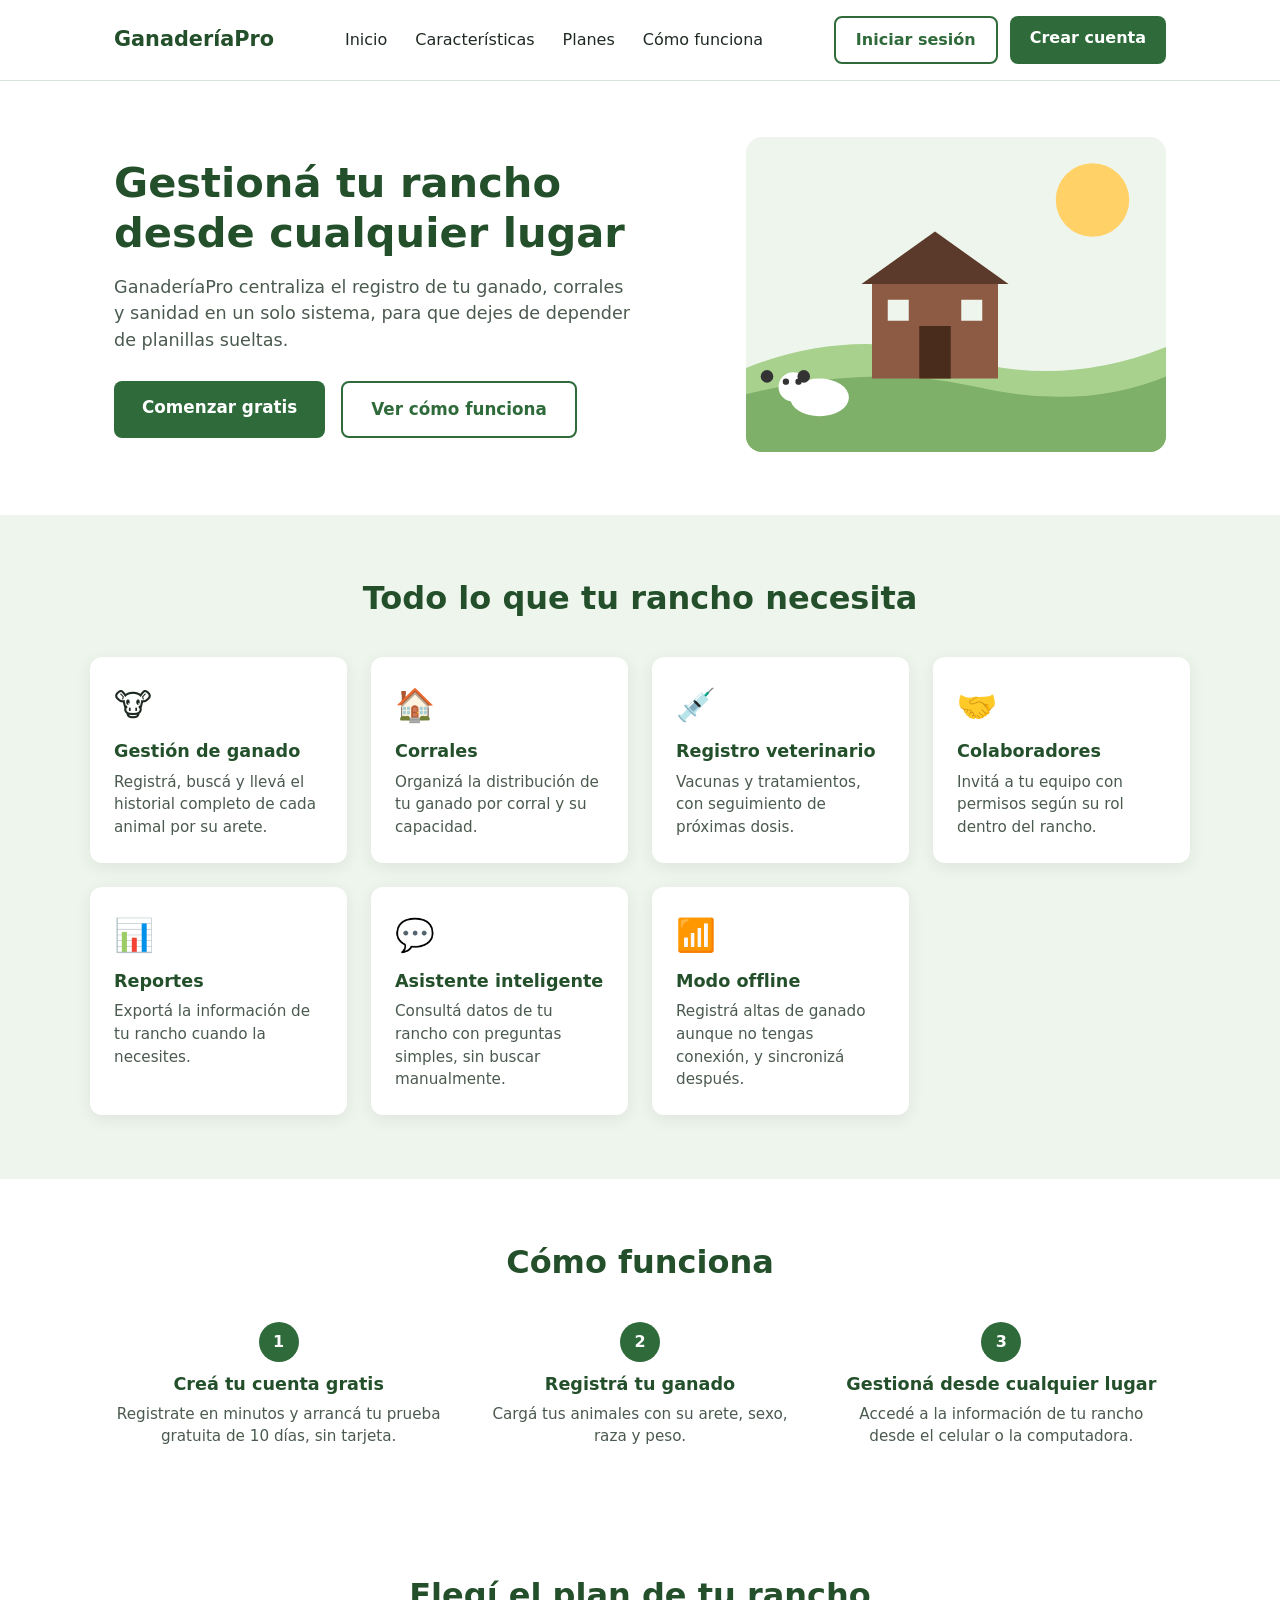
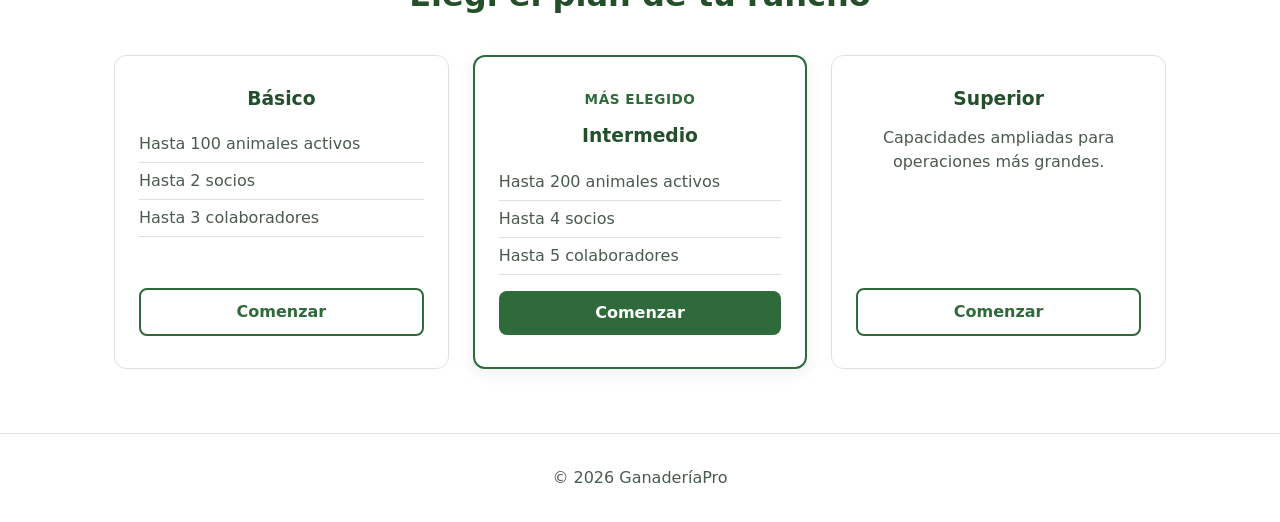
==== GanaderiaPro.SitioPublico/index.html @ 477abc00 "Agregar sitio publico (HU-01 a HU-06) GanaderiaPro.SitioPublico/: landing page de una sola pagina en" ====
<!DOCTYPE html>
<html lang="es">
<head>
  <meta charset="UTF-8" />
  <meta name="viewport" content="width=device-width, initial-scale=1.0" />
  <title>GanaderíaPro — Sistema de Gestión Integral de Ganado</title>
  <meta
    name="description"
    content="Gestioná el ganado, los corrales y la sanidad de tu rancho desde un solo lugar. Prueba gratuita de 10 días."
  />
  <link rel="stylesheet" href="css/estilos.css" />
</head>
<body>
  <header class="encabezado">
    <nav class="nav-contenedor">
      <a href="#inicio" class="logo">GanaderíaPro</a>

      <button class="menu-toggle" id="menuToggle" aria-label="Abrir menú" aria-expanded="false">
        <span></span><span></span><span></span>
      </button>

      <ul class="menu" id="menu">
        <li><a href="#inicio">Inicio</a></li>
        <li><a href="#caracteristicas">Características</a></li>
        <li><a href="#planes">Planes</a></li>
        <li><a href="#como-funciona">Cómo funciona</a></li>
        <li class="menu-solo-movil">
          <a href="#" data-ruta="/login">Iniciar sesión</a>
        </li>
        <li class="menu-solo-movil">
          <a href="#" class="boton boton-primario" data-ruta="/registro">Crear cuenta</a>
        </li>
      </ul>

      <div class="acciones-header">
        <a href="#" class="boton boton-secundario" data-ruta="/login">Iniciar sesión</a>
        <a href="#" class="boton boton-primario" data-ruta="/registro">Crear cuenta</a>
      </div>
    </nav>
  </header>

  <main>
    <section id="inicio" class="hero">
      <div class="hero-contenido">
        <h1>Gestioná tu rancho desde cualquier lugar</h1>
        <p class="hero-subtitulo">
          GanaderíaPro centraliza el registro de tu ganado, corrales y sanidad en un solo sistema,
          para que dejes de depender de planillas sueltas.
        </p>
        <div class="hero-botones">
          <a href="#" class="boton boton-primario boton-grande" data-ruta="/registro">Comenzar gratis</a>
          <a href="#como-funciona" class="boton boton-secundario boton-grande">Ver cómo funciona</a>
        </div>
      </div>
      <div class="hero-imagen" aria-hidden="true">
        <svg viewBox="0 0 400 300" xmlns="http://www.w3.org/2000/svg" role="img" aria-label="Ilustración de un rancho">
          <rect width="400" height="300" fill="#eef5ec" />
          <circle cx="330" cy="60" r="35" fill="#ffd166" />
          <path d="M0 220 Q100 180 200 210 T400 200 V300 H0 Z" fill="#a9d18e" />
          <path d="M0 245 Q120 215 220 238 T400 228 V300 H0 Z" fill="#7fb069" />
          <rect x="120" y="140" width="120" height="90" fill="#8d5a44" />
          <polygon points="110,140 180,90 250,140" fill="#5c3a2b" />
          <rect x="165" y="180" width="30" height="50" fill="#4a2c1d" />
          <rect x="135" y="155" width="20" height="20" fill="#eef5ec" />
          <rect x="205" y="155" width="20" height="20" fill="#eef5ec" />
          <ellipse cx="70" cy="248" rx="28" ry="18" fill="#ffffff" />
          <circle cx="45" cy="238" r="14" fill="#ffffff" />
          <circle cx="38" cy="233" r="3" fill="#333333" />
          <circle cx="50" cy="233" r="3" fill="#333333" />
          <circle cx="20" cy="228" r="6" fill="#333333" />
          <circle cx="55" cy="228" r="6" fill="#333333" />
        </svg>
      </div>
    </section>

    <section id="caracteristicas" class="caracteristicas">
      <h2>Todo lo que tu rancho necesita</h2>
      <div class="tarjetas">
        <article class="tarjeta">
          <span class="icono" aria-hidden="true">🐮</span>
          <h3>Gestión de ganado</h3>
          <p>Registrá, buscá y llevá el historial completo de cada animal por su arete.</p>
        </article>
        <article class="tarjeta">
          <span class="icono" aria-hidden="true">🏠</span>
          <h3>Corrales</h3>
          <p>Organizá la distribución de tu ganado por corral y su capacidad.</p>
        </article>
        <article class="tarjeta">
          <span class="icono" aria-hidden="true">💉</span>
          <h3>Registro veterinario</h3>
          <p>Vacunas y tratamientos, con seguimiento de próximas dosis.</p>
        </article>
        <article class="tarjeta">
          <span class="icono" aria-hidden="true">🤝</span>
          <h3>Colaboradores</h3>
          <p>Invitá a tu equipo con permisos según su rol dentro del rancho.</p>
        </article>
        <article class="tarjeta">
          <span class="icono" aria-hidden="true">📊</span>
          <h3>Reportes</h3>
          <p>Exportá la información de tu rancho cuando la necesites.</p>
        </article>
        <article class="tarjeta">
          <span class="icono" aria-hidden="true">💬</span>
          <h3>Asistente inteligente</h3>
          <p>Consultá datos de tu rancho con preguntas simples, sin buscar manualmente.</p>
        </article>
        <article class="tarjeta">
          <span class="icono" aria-hidden="true">📶</span>
          <h3>Modo offline</h3>
          <p>Registrá altas de ganado aunque no tengas conexión, y sincronizá después.</p>
        </article>
      </div>
    </section>

    <section id="como-funciona" class="como-funciona">
      <h2>Cómo funciona</h2>
      <ol class="pasos">
        <li>
          <span class="numero">1</span>
          <h3>Creá tu cuenta gratis</h3>
          <p>Registrate en minutos y arrancá tu prueba gratuita de 10 días, sin tarjeta.</p>
        </li>
        <li>
          <span class="numero">2</span>
          <h3>Registrá tu ganado</h3>
          <p>Cargá tus animales con su arete, sexo, raza y peso.</p>
        </li>
        <li>
          <span class="numero">3</span>
          <h3>Gestioná desde cualquier lugar</h3>
          <p>Accedé a la información de tu rancho desde el celular o la computadora.</p>
        </li>
      </ol>
    </section>

    <section id="planes" class="planes">
      <h2>Elegí el plan de tu rancho</h2>
      <div class="tarjetas-planes">
        <article class="tarjeta-plan">
          <h3>Básico</h3>
          <ul class="lista-plan">
            <li>Hasta 100 animales activos</li>
            <li>Hasta 2 socios</li>
            <li>Hasta 3 colaboradores</li>
          </ul>
          <a href="#" class="boton boton-secundario" data-ruta="/registro?plan=Basico">Comenzar</a>
        </article>
        <article class="tarjeta-plan tarjeta-destacada">
          <p class="etiqueta-destacada">Más elegido</p>
          <h3>Intermedio</h3>
          <ul class="lista-plan">
            <li>Hasta 200 animales activos</li>
            <li>Hasta 4 socios</li>
            <li>Hasta 5 colaboradores</li>
          </ul>
          <a href="#" class="boton boton-primario" data-ruta="/registro?plan=Intermedio">Comenzar</a>
        </article>
        <article class="tarjeta-plan">
          <h3>Superior</h3>
          <p class="plan-nota">Capacidades ampliadas para operaciones más grandes.</p>
          <a href="#" class="boton boton-secundario" data-ruta="/registro?plan=Superior">Comenzar</a>
        </article>
      </div>
    </section>
  </main>

  <footer class="pie">
    <p>&copy; 2026 GanaderíaPro</p>
  </footer>

  <script src="js/script.js"></script>
</body>
</html>
---- GanaderiaPro.SitioPublico/css/estilos.css ----
:root {
  --verde-primario: #2f6b3a;
  --verde-oscuro: #234f2a;
  --verde-claro: #eef5ec;
  --texto-principal: #1f2a22;
  --texto-secundario: #4b5a4f;
  --blanco: #ffffff;
  --borde: #d9e3da;
  --sombra: 0 4px 16px rgba(31, 42, 34, 0.08);
}

* {
  box-sizing: border-box;
  margin: 0;
  padding: 0;
}

html {
  scroll-behavior: smooth;
}

body {
  font-family: "Segoe UI", system-ui, -apple-system, sans-serif;
  color: var(--texto-principal);
  line-height: 1.5;
  background: var(--blanco);
}

section {
  scroll-margin-top: 72px;
  padding: 64px 24px;
  max-width: 1100px;
  margin: 0 auto;
}

h1,
h2,
h3 {
  color: var(--verde-oscuro);
  line-height: 1.2;
}

h2 {
  font-size: 2rem;
  text-align: center;
  margin-bottom: 40px;
}

.boton {
  display: inline-block;
  padding: 10px 20px;
  border-radius: 8px;
  text-decoration: none;
  font-weight: 600;
  transition: transform 0.15s ease, box-shadow 0.15s ease;
}

.boton:hover {
  transform: translateY(-1px);
  box-shadow: var(--sombra);
}

.boton-primario {
  background: var(--verde-primario);
  color: var(--blanco);
}

.boton-secundario {
  background: transparent;
  color: var(--verde-primario);
  border: 2px solid var(--verde-primario);
}

.boton-grande {
  padding: 14px 28px;
  font-size: 1.05rem;
}

/* Encabezado */

.encabezado {
  position: sticky;
  top: 0;
  z-index: 10;
  background: var(--blanco);
  border-bottom: 1px solid var(--borde);
}

.nav-contenedor {
  max-width: 1100px;
  margin: 0 auto;
  padding: 16px 24px;
  display: flex;
  align-items: center;
  justify-content: space-between;
  gap: 16px;
}

.logo {
  font-size: 1.3rem;
  font-weight: 700;
  color: var(--verde-oscuro);
  text-decoration: none;
}

.menu {
  list-style: none;
  display: flex;
  gap: 28px;
  align-items: center;
}

.menu a {
  text-decoration: none;
  color: var(--texto-principal);
  font-weight: 500;
}

.menu a:hover {
  color: var(--verde-primario);
}

.acciones-header {
  display: flex;
  gap: 12px;
}

.menu-solo-movil {
  display: none;
}

.menu-toggle {
  display: none;
  flex-direction: column;
  justify-content: space-between;
  width: 26px;
  height: 20px;
  background: none;
  border: none;
  cursor: pointer;
  padding: 0;
}

.menu-toggle span {
  display: block;
  height: 3px;
  width: 100%;
  background: var(--verde-oscuro);
  border-radius: 2px;
}

/* Hero */

.hero {
  display: flex;
  align-items: center;
  gap: 48px;
  padding-top: 56px;
  padding-bottom: 56px;
}

.hero-contenido {
  flex: 1;
}

.hero h1 {
  font-size: 2.6rem;
  margin-bottom: 16px;
}

.hero-subtitulo {
  font-size: 1.1rem;
  color: var(--texto-secundario);
  margin-bottom: 28px;
  max-width: 520px;
}

.hero-botones {
  display: flex;
  gap: 16px;
  flex-wrap: wrap;
}

.hero-imagen {
  flex: 1;
  max-width: 420px;
}

.hero-imagen svg {
  width: 100%;
  height: auto;
  border-radius: 16px;
}

/* Características */

.caracteristicas {
  background: var(--verde-claro);
  max-width: none;
}

.caracteristicas > * {
  max-width: 1100px;
  margin-left: auto;
  margin-right: auto;
}

.tarjetas {
  display: grid;
  grid-template-columns: repeat(auto-fit, minmax(220px, 1fr));
  gap: 24px;
}

.tarjeta {
  background: var(--blanco);
  border-radius: 12px;
  padding: 24px;
  box-shadow: var(--sombra);
}

.icono {
  font-size: 2rem;
  display: block;
  margin-bottom: 12px;
}

.tarjeta h3 {
  font-size: 1.1rem;
  margin-bottom: 8px;
}

.tarjeta p {
  color: var(--texto-secundario);
  font-size: 0.95rem;
}

/* Cómo funciona */

.pasos {
  list-style: none;
  display: grid;
  grid-template-columns: repeat(auto-fit, minmax(220px, 1fr));
  gap: 32px;
  text-align: center;
}

.numero {
  display: inline-flex;
  align-items: center;
  justify-content: center;
  width: 40px;
  height: 40px;
  border-radius: 50%;
  background: var(--verde-primario);
  color: var(--blanco);
  font-weight: 700;
  margin-bottom: 12px;
}

.pasos h3 {
  font-size: 1.1rem;
  margin-bottom: 8px;
}

.pasos p {
  color: var(--texto-secundario);
  font-size: 0.95rem;
}

/* Planes */

.tarjetas-planes {
  display: grid;
  grid-template-columns: repeat(auto-fit, minmax(240px, 1fr));
  gap: 24px;
  align-items: stretch;
}

.tarjeta-plan {
  border: 1px solid var(--borde);
  border-radius: 12px;
  padding: 32px 24px;
  display: flex;
  flex-direction: column;
  gap: 16px;
  text-align: center;
}

.tarjeta-destacada {
  border-color: var(--verde-primario);
  border-width: 2px;
  box-shadow: var(--sombra);
}

.etiqueta-destacada {
  color: var(--verde-primario);
  font-weight: 700;
  font-size: 0.85rem;
  text-transform: uppercase;
  letter-spacing: 0.04em;
}

.lista-plan {
  list-style: none;
  color: var(--texto-secundario);
  text-align: left;
}

.lista-plan li {
  padding: 6px 0;
  border-bottom: 1px solid var(--borde);
}

.plan-nota {
  color: var(--texto-secundario);
  flex-grow: 1;
}

.tarjeta-plan .boton {
  margin-top: auto;
}

/* Pie */

.pie {
  text-align: center;
  padding: 32px 24px;
  color: var(--texto-secundario);
  border-top: 1px solid var(--borde);
}

/* Responsive */

@media (max-width: 860px) {
  .hero {
    flex-direction: column;
    text-align: center;
  }

  .hero-subtitulo {
    max-width: none;
  }

  .hero-botones {
    justify-content: center;
  }
}

@media (max-width: 720px) {
  .menu-toggle {
    display: flex;
  }

  .acciones-header {
    display: none;
  }

  .menu {
    position: absolute;
    top: 100%;
    left: 0;
    right: 0;
    background: var(--blanco);
    flex-direction: column;
    align-items: flex-start;
    gap: 0;
    max-height: 0;
    overflow: hidden;
    border-bottom: 1px solid var(--borde);
    transition: max-height 0.2s ease;
  }

  .menu.menu-abierto {
    max-height: 400px;
  }

  .menu li {
    width: 100%;
  }

  .menu a {
    display: block;
    padding: 14px 24px;
    width: 100%;
  }

  .menu-solo-movil {
    display: block;
  }
}
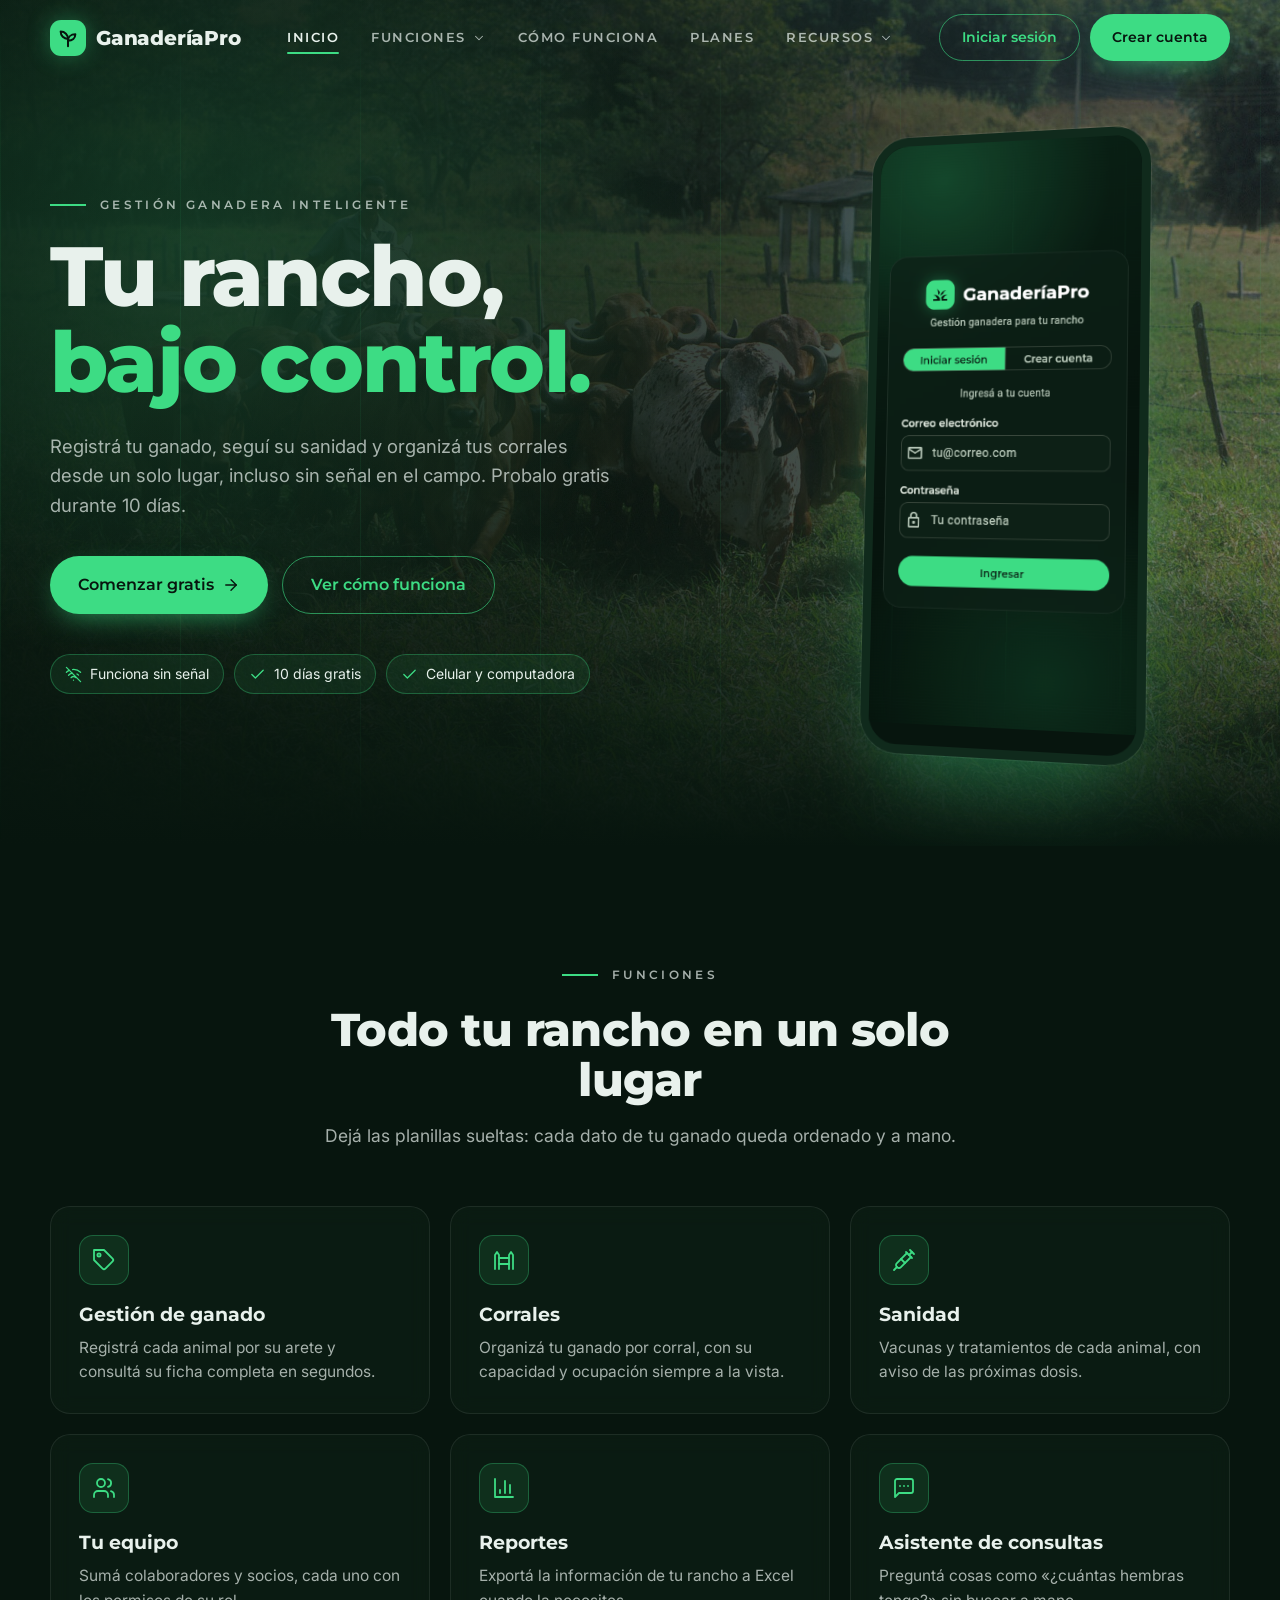
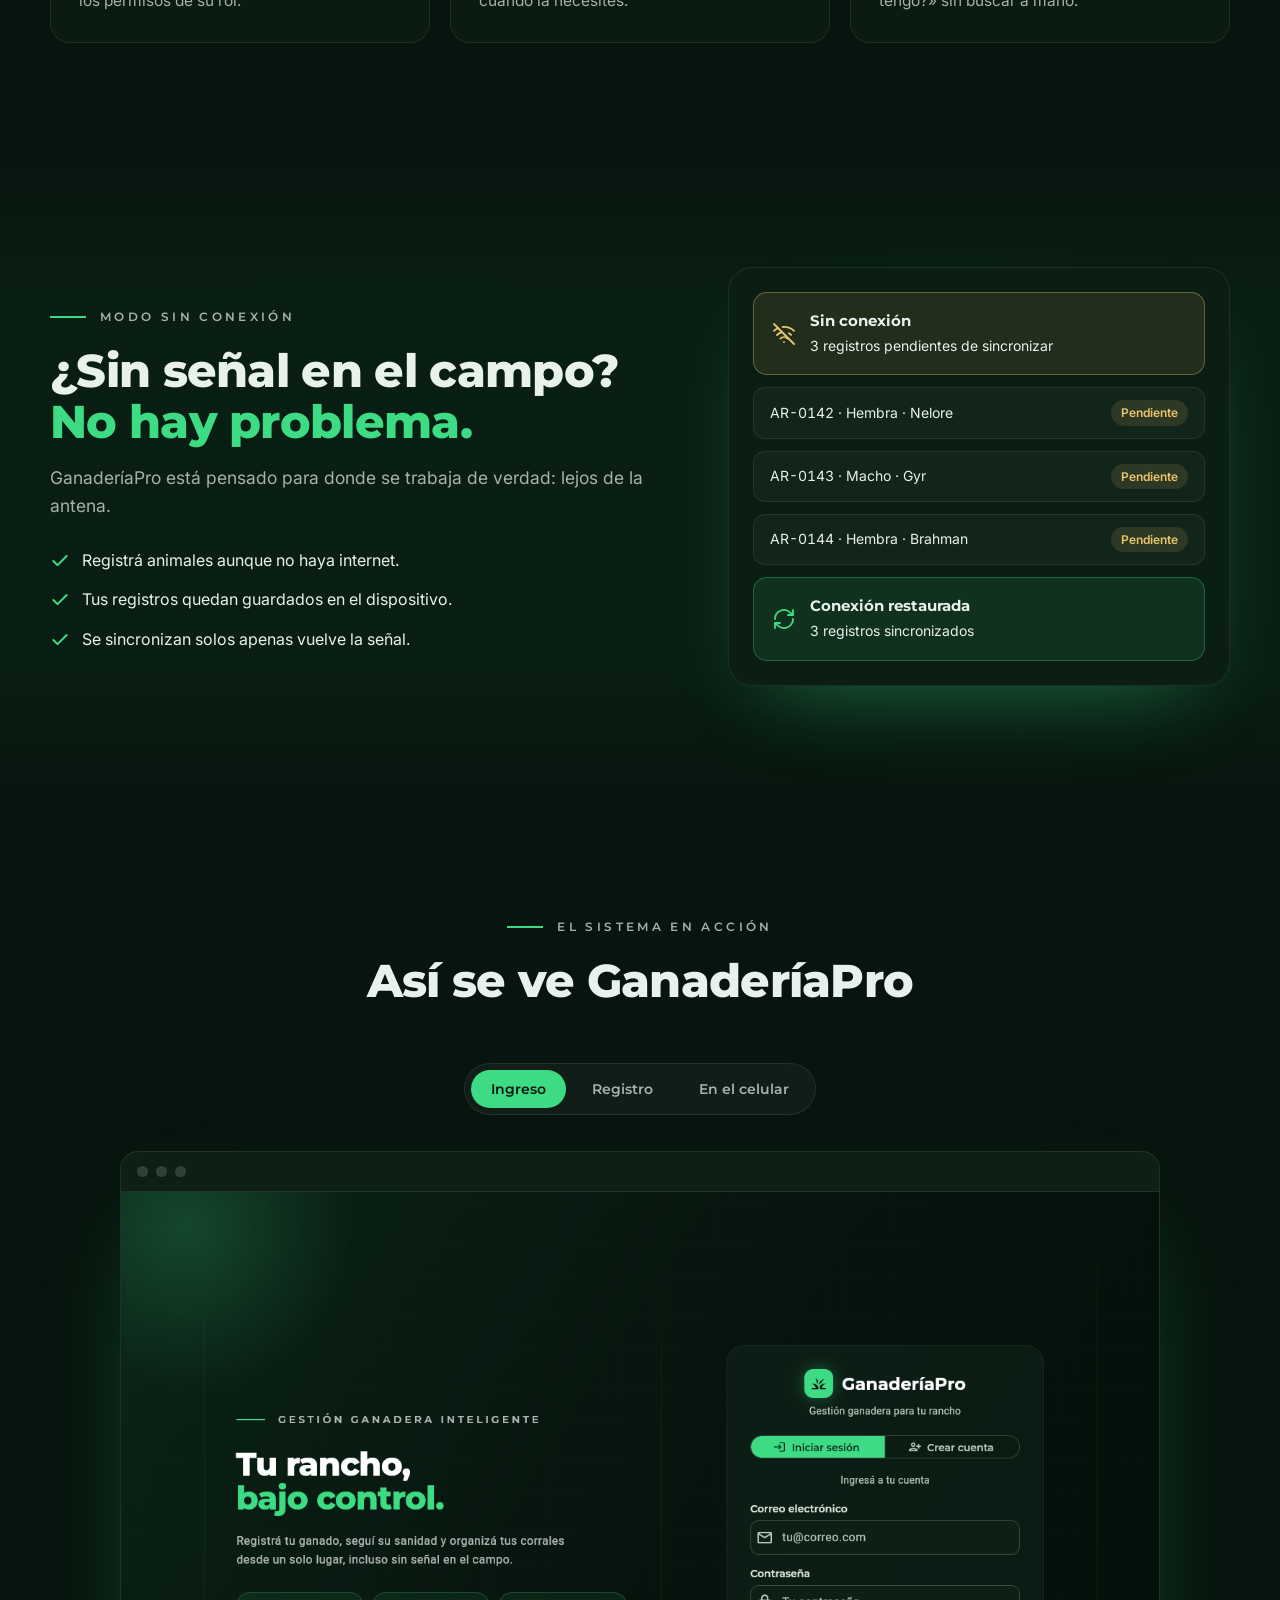
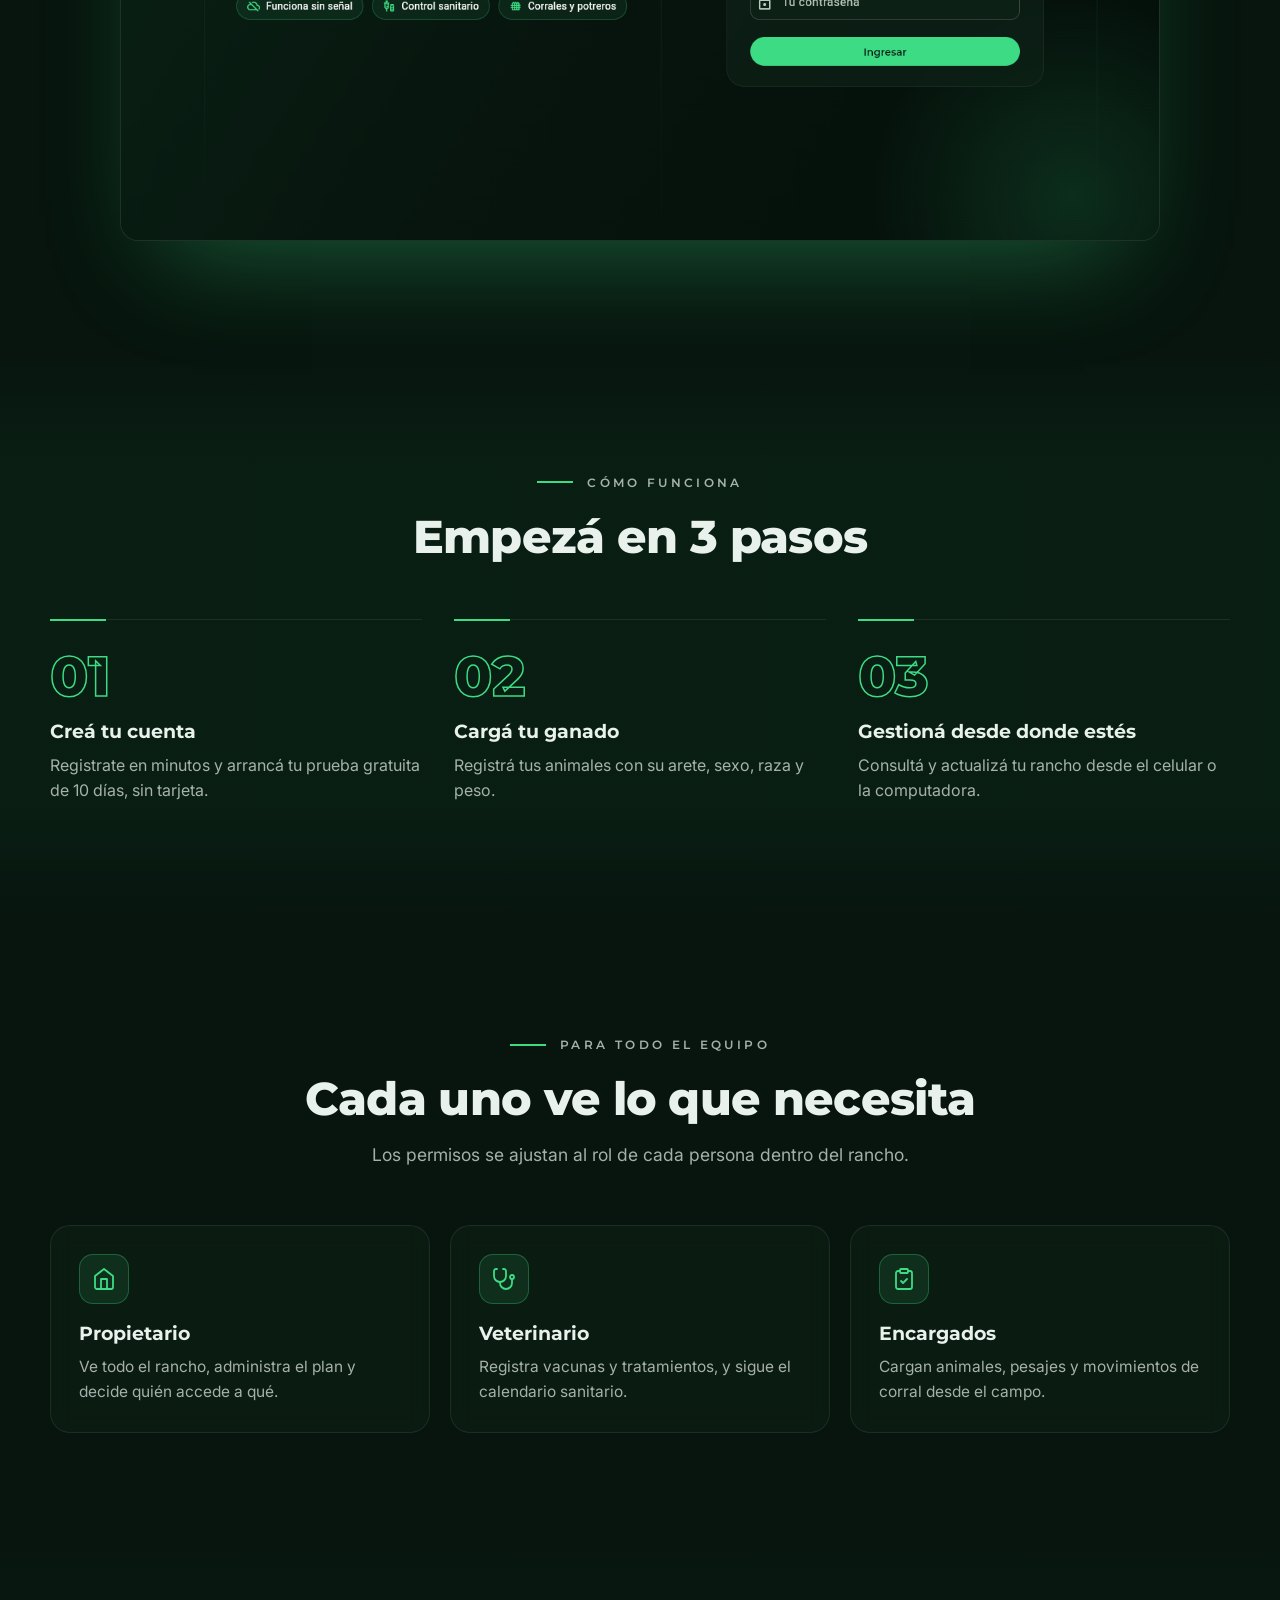
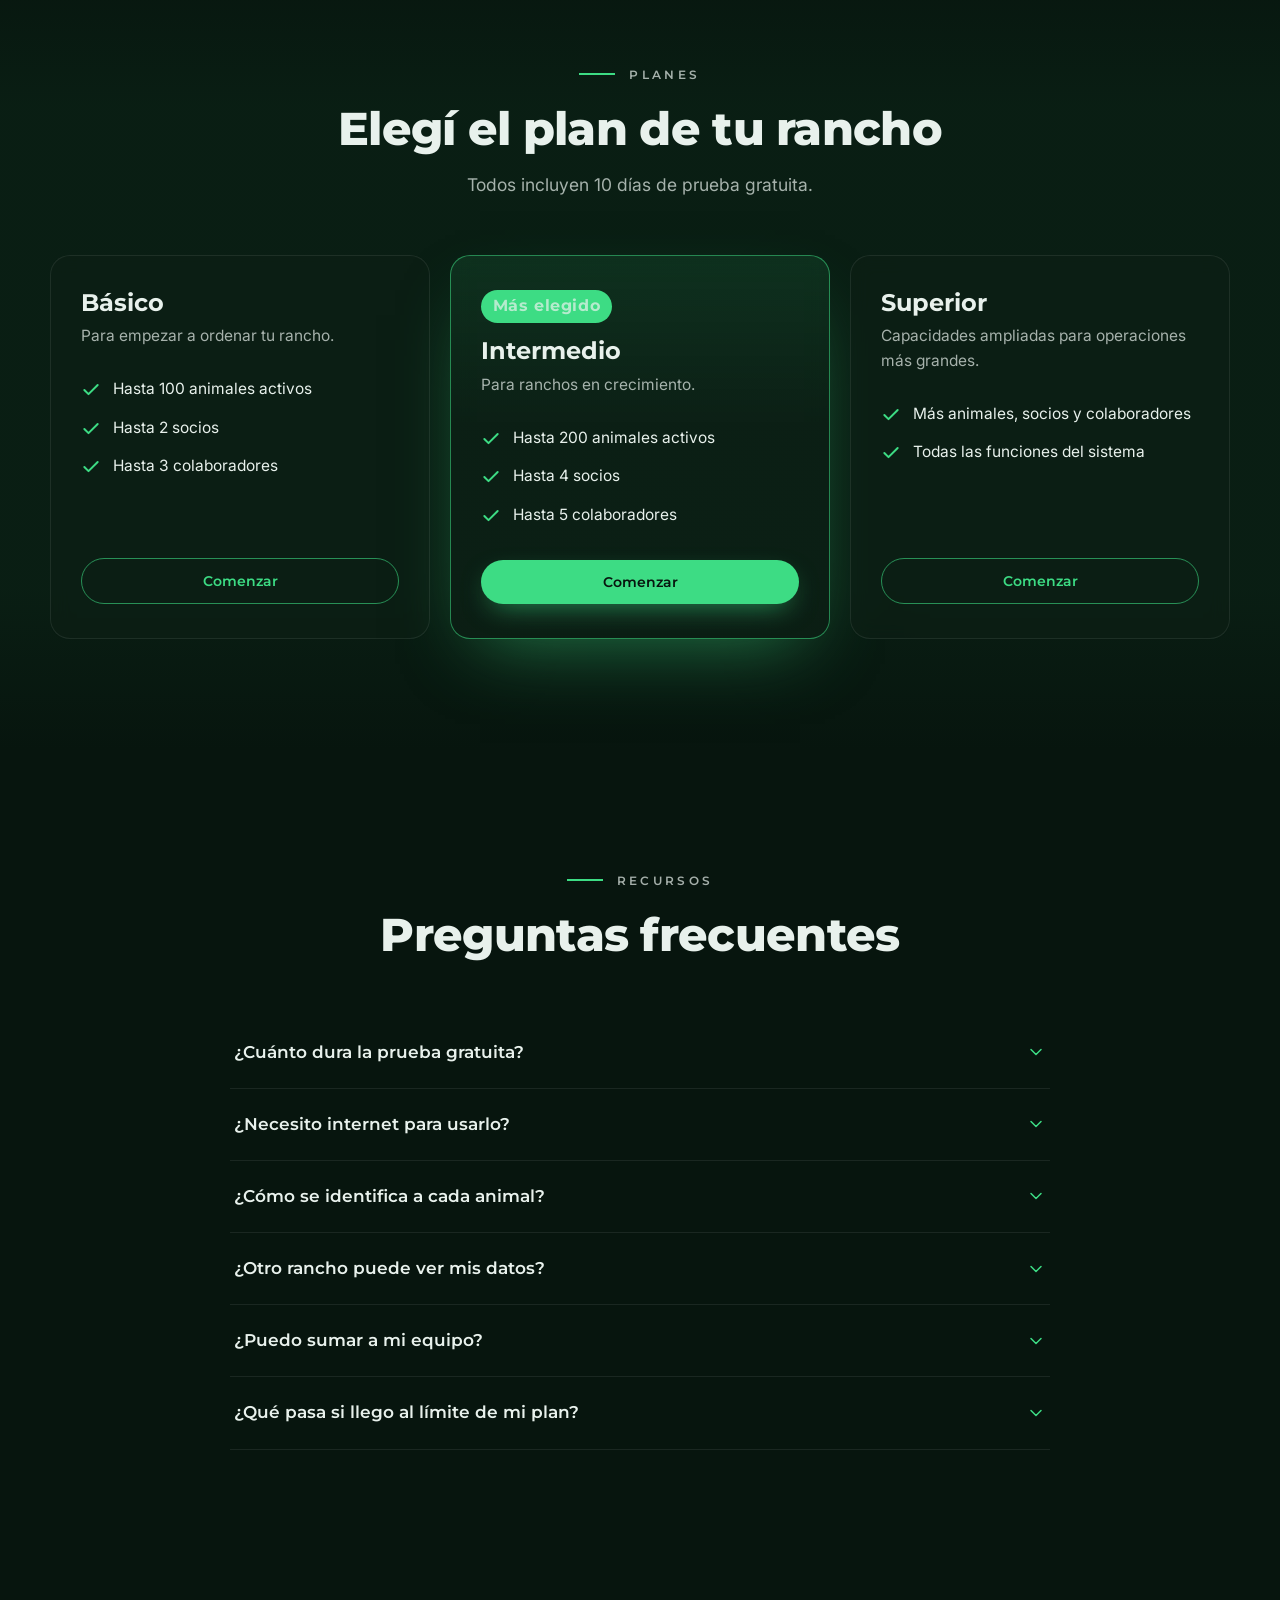
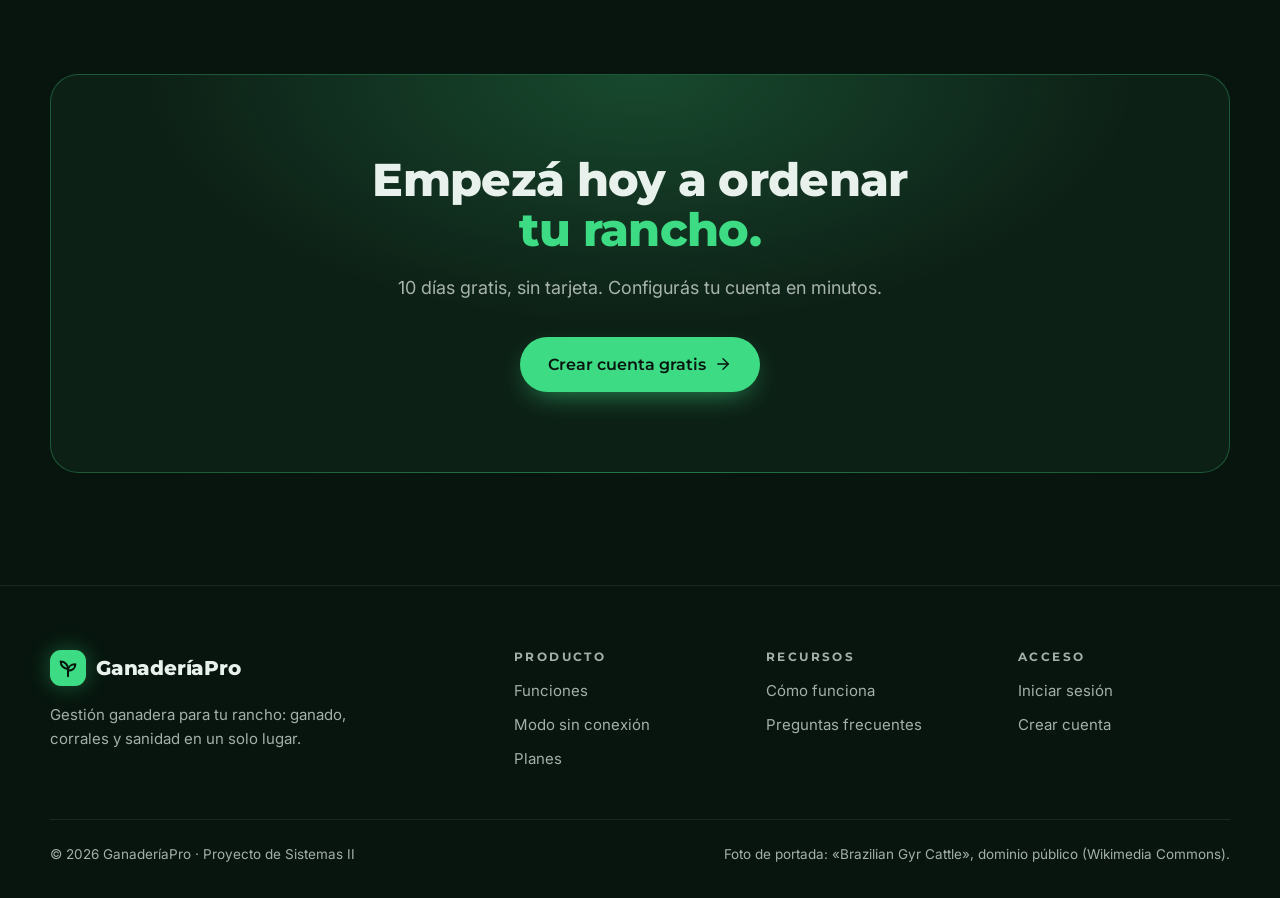
==== commit 7871d6d6: "Redisenar el sitio publico con la identidad visual nueva Portada con foto de dominio publico y el ce" ====
--- a/GanaderiaPro.SitioPublico/index.html
+++ b/GanaderiaPro.SitioPublico/index.html
@@ -3,171 +3,404 @@
 <head>
   <meta charset="UTF-8" />
   <meta name="viewport" content="width=device-width, initial-scale=1.0" />
-  <title>GanaderíaPro — Sistema de Gestión Integral de Ganado</title>
+  <title>GanaderíaPro — Gestión ganadera para tu rancho</title>
   <meta
     name="description"
-    content="Gestioná el ganado, los corrales y la sanidad de tu rancho desde un solo lugar. Prueba gratuita de 10 días."
+    content="Registrá tu ganado, seguí su sanidad y organizá tus corrales desde un solo lugar, incluso sin señal en el campo. Prueba gratuita de 10 días."
+  />
+  <meta name="theme-color" content="#07150E" />
+  <link rel="preconnect" href="https://fonts.googleapis.com" />
+  <link rel="preconnect" href="https://fonts.gstatic.com" crossorigin />
+  <link
+    href="https://fonts.googleapis.com/css2?family=Inter:wght@400;500;600&family=Montserrat:wght@600;700;800&display=swap"
+    rel="stylesheet"
   />
   <link rel="stylesheet" href="css/estilos.css" />
 </head>
 <body>
-  <header class="encabezado">
-    <nav class="nav-contenedor">
-      <a href="#inicio" class="logo">GanaderíaPro</a>
-
-      <button class="menu-toggle" id="menuToggle" aria-label="Abrir menú" aria-expanded="false">
+  <!-- Íconos propios (trazos simples), reutilizados con <use>. -->
+  <svg class="sprite" aria-hidden="true">
+    <symbol id="i-logo" viewBox="0 0 24 24"><path d="M12 21v-8" /><path d="M12 13C12 8.5 8.6 5 4 5c0 4.6 3.4 8 8 8Z" /><path d="M12 15c0-4.1 3.1-7 8-7 0 4-3.2 7-8 7Z" /></symbol>
+    <symbol id="i-arete" viewBox="0 0 24 24"><path d="M20.6 13.4 13.4 20.6a2 2 0 0 1-2.8 0L2 12V2h10l8.6 8.6a2 2 0 0 1 0 2.8Z" /><circle cx="7" cy="7" r="1.6" /></symbol>
+    <symbol id="i-corral" viewBox="0 0 24 24"><path d="M3 21V7l2-3 2 3v14" /><path d="M17 21V7l2-3 2 3v14" /><path d="M7 10h10" /><path d="M7 16h10" /></symbol>
+    <symbol id="i-vacuna" viewBox="0 0 24 24"><path d="m18 2 4 4" /><path d="m17 7 3-3" /><path d="M19 9 8.7 19.3a2.4 2.4 0 0 1-3.4 0l-.6-.6a2.4 2.4 0 0 1 0-3.4L15 5" /><path d="m9 11 4 4" /><path d="m5 19-3 3" /><path d="m14 4 6 6" /></symbol>
+    <symbol id="i-equipo" viewBox="0 0 24 24"><path d="M16 21v-2a4 4 0 0 0-4-4H6a4 4 0 0 0-4 4v2" /><circle cx="9" cy="7" r="4" /><path d="M22 21v-2a4 4 0 0 0-3-3.9" /><path d="M16 3.1a4 4 0 0 1 0 7.8" /></symbol>
+    <symbol id="i-reporte" viewBox="0 0 24 24"><path d="M3 3v18h18" /><path d="M18 17V9" /><path d="M13 17V5" /><path d="M8 17v-3" /></symbol>
+    <symbol id="i-asistente" viewBox="0 0 24 24"><path d="M21 15a2 2 0 0 1-2 2H7l-4 4V5a2 2 0 0 1 2-2h14a2 2 0 0 1 2 2Z" /><path d="M8 10h.01" /><path d="M12 10h.01" /><path d="M16 10h.01" /></symbol>
+    <symbol id="i-sin-senal" viewBox="0 0 24 24"><path d="m2 2 20 20" /><path d="M8.5 16.5a5 5 0 0 1 7 0" /><path d="M2 8.8a15 15 0 0 1 4.2-2.6" /><path d="M10.7 5c4-.4 8.1.9 11.3 3.8" /><path d="M16.9 11.3a10 10 0 0 1 2.2 1.6" /><path d="M5 13a10 10 0 0 1 5.2-2.8" /><path d="M12 20h.01" /></symbol>
+    <symbol id="i-check" viewBox="0 0 24 24"><path d="M20 6 9 17l-5-5" /></symbol>
+    <symbol id="i-flecha" viewBox="0 0 24 24"><path d="M5 12h14" /><path d="m12 5 7 7-7 7" /></symbol>
+    <symbol id="i-abajo" viewBox="0 0 24 24"><path d="m6 9 6 6 6-6" /></symbol>
+    <symbol id="i-casa" viewBox="0 0 24 24"><path d="m3 9 9-7 9 7v11a2 2 0 0 1-2 2H5a2 2 0 0 1-2-2Z" /><path d="M9 22V12h6v10" /></symbol>
+    <symbol id="i-estetoscopio" viewBox="0 0 24 24"><path d="M5 2H4a2 2 0 0 0-2 2v5a6 6 0 0 0 12 0V4a2 2 0 0 0-2-2h-1" /><path d="M8 15v1a6 6 0 0 0 12 0v-4" /><circle cx="20" cy="10" r="2" /></symbol>
+    <symbol id="i-portapapeles" viewBox="0 0 24 24"><rect x="8" y="2" width="8" height="4" rx="1" /><path d="M16 4h2a2 2 0 0 1 2 2v14a2 2 0 0 1-2 2H6a2 2 0 0 1-2-2V6a2 2 0 0 1 2-2h2" /><path d="m9 14 2 2 4-4" /></symbol>
+    <symbol id="i-sincronizar" viewBox="0 0 24 24"><path d="M21 12a9 9 0 0 1-15 6.7L3 16" /><path d="M3 12a9 9 0 0 1 15-6.7L21 8" /><path d="M21 3v5h-5" /><path d="M3 21v-5h5" /></symbol>
+  </svg>
+
+  <header class="encabezado" id="encabezado">
+    <nav class="nav-contenedor" aria-label="Principal">
+      <a href="#inicio" class="logo">
+        <span class="logo-marca"><svg><use href="#i-logo" /></svg></span>
+        GanaderíaPro
+      </a>
+
+      <button class="menu-toggle" id="menuToggle" aria-label="Abrir menú" aria-expanded="false" aria-controls="menu">
         <span></span><span></span><span></span>
       </button>
 
       <ul class="menu" id="menu">
-        <li><a href="#inicio">Inicio</a></li>
-        <li><a href="#caracteristicas">Características</a></li>
-        <li><a href="#planes">Planes</a></li>
-        <li><a href="#como-funciona">Cómo funciona</a></li>
-        <li class="menu-solo-movil">
-          <a href="#" data-ruta="/login">Iniciar sesión</a>
+        <li><a href="#inicio" class="enlace-menu">Inicio</a></li>
+        <li class="desplegable">
+          <button class="enlace-menu boton-desplegable" aria-expanded="false" aria-controls="menu-funciones">
+            Funciones <svg class="chevron"><use href="#i-abajo" /></svg>
+          </button>
+          <ul class="submenu" id="menu-funciones">
+            <li><a href="#f-ganado">Gestión de ganado</a></li>
+            <li><a href="#f-corrales">Corrales</a></li>
+            <li><a href="#f-sanidad">Sanidad</a></li>
+            <li><a href="#sin-conexion">Modo sin conexión</a></li>
+            <li><a href="#f-asistente">Asistente de consultas</a></li>
+          </ul>
         </li>
-        <li class="menu-solo-movil">
-          <a href="#" class="boton boton-primario" data-ruta="/registro">Crear cuenta</a>
+        <li><a href="#como-funciona" class="enlace-menu">Cómo funciona</a></li>
+        <li><a href="#planes" class="enlace-menu">Planes</a></li>
+        <li class="desplegable">
+          <button class="enlace-menu boton-desplegable" aria-expanded="false" aria-controls="menu-recursos">
+            Recursos <svg class="chevron"><use href="#i-abajo" /></svg>
+          </button>
+          <ul class="submenu" id="menu-recursos">
+            <li><a href="#faq">Preguntas frecuentes</a></li>
+          </ul>
         </li>
+        <li class="menu-solo-movil"><a href="#" class="boton boton-contorno" data-ruta="/login">Iniciar sesión</a></li>
+        <li class="menu-solo-movil"><a href="#" class="boton boton-primario" data-ruta="/registro">Crear cuenta</a></li>
       </ul>
 
       <div class="acciones-header">
-        <a href="#" class="boton boton-secundario" data-ruta="/login">Iniciar sesión</a>
+        <a href="#" class="boton boton-contorno" data-ruta="/login">Iniciar sesión</a>
         <a href="#" class="boton boton-primario" data-ruta="/registro">Crear cuenta</a>
       </div>
     </nav>
   </header>
 
   <main>
+    <!-- Portada -->
     <section id="inicio" class="hero">
-      <div class="hero-contenido">
-        <h1>Gestioná tu rancho desde cualquier lugar</h1>
-        <p class="hero-subtitulo">
-          GanaderíaPro centraliza el registro de tu ganado, corrales y sanidad en un solo sistema,
-          para que dejes de depender de planillas sueltas.
-        </p>
-        <div class="hero-botones">
-          <a href="#" class="boton boton-primario boton-grande" data-ruta="/registro">Comenzar gratis</a>
-          <a href="#como-funciona" class="boton boton-secundario boton-grande">Ver cómo funciona</a>
-        </div>
-      </div>
-      <div class="hero-imagen" aria-hidden="true">
-        <svg viewBox="0 0 400 300" xmlns="http://www.w3.org/2000/svg" role="img" aria-label="Ilustración de un rancho">
-          <rect width="400" height="300" fill="#eef5ec" />
-          <circle cx="330" cy="60" r="35" fill="#ffd166" />
-          <path d="M0 220 Q100 180 200 210 T400 200 V300 H0 Z" fill="#a9d18e" />
-          <path d="M0 245 Q120 215 220 238 T400 228 V300 H0 Z" fill="#7fb069" />
-          <rect x="120" y="140" width="120" height="90" fill="#8d5a44" />
-          <polygon points="110,140 180,90 250,140" fill="#5c3a2b" />
-          <rect x="165" y="180" width="30" height="50" fill="#4a2c1d" />
-          <rect x="135" y="155" width="20" height="20" fill="#eef5ec" />
-          <rect x="205" y="155" width="20" height="20" fill="#eef5ec" />
-          <ellipse cx="70" cy="248" rx="28" ry="18" fill="#ffffff" />
-          <circle cx="45" cy="238" r="14" fill="#ffffff" />
-          <circle cx="38" cy="233" r="3" fill="#333333" />
-          <circle cx="50" cy="233" r="3" fill="#333333" />
-          <circle cx="20" cy="228" r="6" fill="#333333" />
-          <circle cx="55" cy="228" r="6" fill="#333333" />
-        </svg>
-      </div>
-    </section>
-
-    <section id="caracteristicas" class="caracteristicas">
-      <h2>Todo lo que tu rancho necesita</h2>
-      <div class="tarjetas">
-        <article class="tarjeta">
-          <span class="icono" aria-hidden="true">🐮</span>
-          <h3>Gestión de ganado</h3>
-          <p>Registrá, buscá y llevá el historial completo de cada animal por su arete.</p>
-        </article>
-        <article class="tarjeta">
-          <span class="icono" aria-hidden="true">🏠</span>
-          <h3>Corrales</h3>
-          <p>Organizá la distribución de tu ganado por corral y su capacidad.</p>
-        </article>
-        <article class="tarjeta">
-          <span class="icono" aria-hidden="true">💉</span>
-          <h3>Registro veterinario</h3>
-          <p>Vacunas y tratamientos, con seguimiento de próximas dosis.</p>
-        </article>
-        <article class="tarjeta">
-          <span class="icono" aria-hidden="true">🤝</span>
-          <h3>Colaboradores</h3>
-          <p>Invitá a tu equipo con permisos según su rol dentro del rancho.</p>
-        </article>
-        <article class="tarjeta">
-          <span class="icono" aria-hidden="true">📊</span>
-          <h3>Reportes</h3>
-          <p>Exportá la información de tu rancho cuando la necesites.</p>
-        </article>
-        <article class="tarjeta">
-          <span class="icono" aria-hidden="true">💬</span>
-          <h3>Asistente inteligente</h3>
-          <p>Consultá datos de tu rancho con preguntas simples, sin buscar manualmente.</p>
-        </article>
-        <article class="tarjeta">
-          <span class="icono" aria-hidden="true">📶</span>
-          <h3>Modo offline</h3>
-          <p>Registrá altas de ganado aunque no tengas conexión, y sincronizá después.</p>
-        </article>
-      </div>
-    </section>
-
-    <section id="como-funciona" class="como-funciona">
-      <h2>Cómo funciona</h2>
-      <ol class="pasos">
-        <li>
-          <span class="numero">1</span>
-          <h3>Creá tu cuenta gratis</h3>
-          <p>Registrate en minutos y arrancá tu prueba gratuita de 10 días, sin tarjeta.</p>
-        </li>
-        <li>
-          <span class="numero">2</span>
-          <h3>Registrá tu ganado</h3>
-          <p>Cargá tus animales con su arete, sexo, raza y peso.</p>
-        </li>
-        <li>
-          <span class="numero">3</span>
-          <h3>Gestioná desde cualquier lugar</h3>
-          <p>Accedé a la información de tu rancho desde el celular o la computadora.</p>
-        </li>
-      </ol>
-    </section>
-
-    <section id="planes" class="planes">
-      <h2>Elegí el plan de tu rancho</h2>
-      <div class="tarjetas-planes">
-        <article class="tarjeta-plan">
-          <h3>Básico</h3>
-          <ul class="lista-plan">
-            <li>Hasta 100 animales activos</li>
-            <li>Hasta 2 socios</li>
-            <li>Hasta 3 colaboradores</li>
+      <div class="hero-fondo" aria-hidden="true"></div>
+      <div class="contenedor hero-contenido">
+        <div class="hero-texto" data-revelar>
+          <p class="eyebrow">Gestión ganadera inteligente</p>
+          <h1>Tu rancho,<br /><span class="texto-verde">bajo control.</span></h1>
+          <p class="hero-subtitulo">
+            Registrá tu ganado, seguí su sanidad y organizá tus corrales desde un solo lugar,
+            incluso sin señal en el campo. Probalo gratis durante 10 días.
+          </p>
+          <div class="hero-botones">
+            <a href="#" class="boton boton-primario boton-grande" data-ruta="/registro">
+              Comenzar gratis <svg class="icono-boton"><use href="#i-flecha" /></svg>
+            </a>
+            <a href="#como-funciona" class="boton boton-contorno boton-grande">Ver cómo funciona</a>
+          </div>
+          <ul class="hero-rasgos">
+            <li><svg><use href="#i-sin-senal" /></svg>Funciona sin señal</li>
+            <li><svg><use href="#i-check" /></svg>10 días gratis</li>
+            <li><svg><use href="#i-check" /></svg>Celular y computadora</li>
           </ul>
-          <a href="#" class="boton boton-secundario" data-ruta="/registro?plan=Basico">Comenzar</a>
-        </article>
-        <article class="tarjeta-plan tarjeta-destacada">
-          <p class="etiqueta-destacada">Más elegido</p>
-          <h3>Intermedio</h3>
-          <ul class="lista-plan">
-            <li>Hasta 200 animales activos</li>
-            <li>Hasta 4 socios</li>
-            <li>Hasta 5 colaboradores</li>
+        </div>
+        <div class="hero-telefono" data-revelar aria-hidden="true">
+          <div class="telefono">
+            <img src="img/app-celular.png" alt="" />
+          </div>
+        </div>
+      </div>
+    </section>
+
+    <!-- Funciones -->
+    <section id="funciones" class="seccion">
+      <div class="contenedor">
+        <div class="encabezado-seccion" data-revelar>
+          <p class="eyebrow">Funciones</p>
+          <h2>Todo tu rancho en un solo lugar</h2>
+          <p class="bajada">Dejá las planillas sueltas: cada dato de tu ganado queda ordenado y a mano.</p>
+        </div>
+        <div class="grilla-funciones">
+          <article class="tarjeta" id="f-ganado" data-revelar>
+            <span class="icono"><svg><use href="#i-arete" /></svg></span>
+            <h3>Gestión de ganado</h3>
+            <p>Registrá cada animal por su arete y consultá su ficha completa en segundos.</p>
+          </article>
+          <article class="tarjeta" id="f-corrales" data-revelar>
+            <span class="icono"><svg><use href="#i-corral" /></svg></span>
+            <h3>Corrales</h3>
+            <p>Organizá tu ganado por corral, con su capacidad y ocupación siempre a la vista.</p>
+          </article>
+          <article class="tarjeta" id="f-sanidad" data-revelar>
+            <span class="icono"><svg><use href="#i-vacuna" /></svg></span>
+            <h3>Sanidad</h3>
+            <p>Vacunas y tratamientos de cada animal, con aviso de las próximas dosis.</p>
+          </article>
+          <article class="tarjeta" id="f-equipo" data-revelar>
+            <span class="icono"><svg><use href="#i-equipo" /></svg></span>
+            <h3>Tu equipo</h3>
+            <p>Sumá colaboradores y socios, cada uno con los permisos de su rol.</p>
+          </article>
+          <article class="tarjeta" id="f-reportes" data-revelar>
+            <span class="icono"><svg><use href="#i-reporte" /></svg></span>
+            <h3>Reportes</h3>
+            <p>Exportá la información de tu rancho a Excel cuando la necesites.</p>
+          </article>
+          <article class="tarjeta" id="f-asistente" data-revelar>
+            <span class="icono"><svg><use href="#i-asistente" /></svg></span>
+            <h3>Asistente de consultas</h3>
+            <p>Preguntá cosas como «¿cuántas hembras tengo?» sin buscar a mano.</p>
+          </article>
+        </div>
+      </div>
+    </section>
+
+    <!-- Modo sin conexión -->
+    <section id="sin-conexion" class="seccion seccion-destacada">
+      <div class="contenedor dos-columnas">
+        <div data-revelar>
+          <p class="eyebrow">Modo sin conexión</p>
+          <h2>¿Sin señal en el campo?<br /><span class="texto-verde">No hay problema.</span></h2>
+          <p class="bajada">
+            GanaderíaPro está pensado para donde se trabaja de verdad: lejos de la antena.
+          </p>
+          <ul class="lista-check">
+            <li><svg><use href="#i-check" /></svg>Registrá animales aunque no haya internet.</li>
+            <li><svg><use href="#i-check" /></svg>Tus registros quedan guardados en el dispositivo.</li>
+            <li><svg><use href="#i-check" /></svg>Se sincronizan solos apenas vuelve la señal.</li>
           </ul>
-          <a href="#" class="boton boton-primario" data-ruta="/registro?plan=Intermedio">Comenzar</a>
-        </article>
-        <article class="tarjeta-plan">
-          <h3>Superior</h3>
-          <p class="plan-nota">Capacidades ampliadas para operaciones más grandes.</p>
-          <a href="#" class="boton boton-secundario" data-ruta="/registro?plan=Superior">Comenzar</a>
-        </article>
+        </div>
+        <div class="estado-conexion" data-revelar aria-hidden="true">
+          <div class="aviso aviso-sin-senal">
+            <svg><use href="#i-sin-senal" /></svg>
+            <div>
+              <strong>Sin conexión</strong>
+              <span>3 registros pendientes de sincronizar</span>
+            </div>
+          </div>
+          <div class="registro-pendiente"><span>AR-0142 · Hembra · Nelore</span><em>Pendiente</em></div>
+          <div class="registro-pendiente"><span>AR-0143 · Macho · Gyr</span><em>Pendiente</em></div>
+          <div class="registro-pendiente"><span>AR-0144 · Hembra · Brahman</span><em>Pendiente</em></div>
+          <div class="aviso aviso-ok">
+            <svg><use href="#i-sincronizar" /></svg>
+            <div>
+              <strong>Conexión restaurada</strong>
+              <span>3 registros sincronizados</span>
+            </div>
+          </div>
+        </div>
+      </div>
+    </section>
+
+    <!-- El sistema en acción -->
+    <section id="demo" class="seccion">
+      <div class="contenedor">
+        <div class="encabezado-seccion" data-revelar>
+          <p class="eyebrow">El sistema en acción</p>
+          <h2>Así se ve GanaderíaPro</h2>
+        </div>
+        <div class="pestanas" role="tablist" aria-label="Pantallas del sistema" data-revelar>
+          <button class="pestana activa" role="tab" aria-selected="true" aria-controls="panel-ingreso" id="tab-ingreso">Ingreso</button>
+          <button class="pestana" role="tab" aria-selected="false" aria-controls="panel-registro" id="tab-registro">Registro</button>
+          <button class="pestana" role="tab" aria-selected="false" aria-controls="panel-celular" id="tab-celular">En el celular</button>
+        </div>
+        <div class="vitrina" data-revelar>
+          <div class="panel activo" role="tabpanel" id="panel-ingreso" aria-labelledby="tab-ingreso">
+            <div class="navegador"><span></span><span></span><span></span></div>
+            <img src="img/app-ingreso.png" alt="Pantalla de ingreso de GanaderíaPro" loading="lazy" />
+          </div>
+          <div class="panel" role="tabpanel" id="panel-registro" aria-labelledby="tab-registro" hidden>
+            <div class="navegador"><span></span><span></span><span></span></div>
+            <img src="img/app-registro.png" alt="Pantalla de registro con el plan Intermedio elegido" loading="lazy" />
+          </div>
+          <div class="panel panel-celular" role="tabpanel" id="panel-celular" aria-labelledby="tab-celular" hidden>
+            <div class="telefono"><img src="img/app-celular.png" alt="GanaderíaPro en un celular" loading="lazy" /></div>
+          </div>
+        </div>
+      </div>
+    </section>
+
+    <!-- Cómo funciona -->
+    <section id="como-funciona" class="seccion seccion-destacada">
+      <div class="contenedor">
+        <div class="encabezado-seccion" data-revelar>
+          <p class="eyebrow">Cómo funciona</p>
+          <h2>Empezá en 3 pasos</h2>
+        </div>
+        <ol class="pasos">
+          <li data-revelar>
+            <span class="numero">01</span>
+            <h3>Creá tu cuenta</h3>
+            <p>Registrate en minutos y arrancá tu prueba gratuita de 10 días, sin tarjeta.</p>
+          </li>
+          <li data-revelar>
+            <span class="numero">02</span>
+            <h3>Cargá tu ganado</h3>
+            <p>Registrá tus animales con su arete, sexo, raza y peso.</p>
+          </li>
+          <li data-revelar>
+            <span class="numero">03</span>
+            <h3>Gestioná desde donde estés</h3>
+            <p>Consultá y actualizá tu rancho desde el celular o la computadora.</p>
+          </li>
+        </ol>
+      </div>
+    </section>
+
+    <!-- Para quién es -->
+    <section id="para-quien" class="seccion">
+      <div class="contenedor">
+        <div class="encabezado-seccion" data-revelar>
+          <p class="eyebrow">Para todo el equipo</p>
+          <h2>Cada uno ve lo que necesita</h2>
+          <p class="bajada">Los permisos se ajustan al rol de cada persona dentro del rancho.</p>
+        </div>
+        <div class="grilla-roles">
+          <article class="tarjeta" data-revelar>
+            <span class="icono"><svg><use href="#i-casa" /></svg></span>
+            <h3>Propietario</h3>
+            <p>Ve todo el rancho, administra el plan y decide quién accede a qué.</p>
+          </article>
+          <article class="tarjeta" data-revelar>
+            <span class="icono"><svg><use href="#i-estetoscopio" /></svg></span>
+            <h3>Veterinario</h3>
+            <p>Registra vacunas y tratamientos, y sigue el calendario sanitario.</p>
+          </article>
+          <article class="tarjeta" data-revelar>
+            <span class="icono"><svg><use href="#i-portapapeles" /></svg></span>
+            <h3>Encargados</h3>
+            <p>Cargan animales, pesajes y movimientos de corral desde el campo.</p>
+          </article>
+        </div>
+      </div>
+    </section>
+
+    <!-- Planes -->
+    <section id="planes" class="seccion seccion-destacada">
+      <div class="contenedor">
+        <div class="encabezado-seccion" data-revelar>
+          <p class="eyebrow">Planes</p>
+          <h2>Elegí el plan de tu rancho</h2>
+          <p class="bajada">Todos incluyen 10 días de prueba gratuita.</p>
+        </div>
+        <div class="grilla-planes">
+          <article class="tarjeta plan" data-revelar>
+            <h3>Básico</h3>
+            <p class="plan-descripcion">Para empezar a ordenar tu rancho.</p>
+            <ul class="lista-check">
+              <li><svg><use href="#i-check" /></svg>Hasta 100 animales activos</li>
+              <li><svg><use href="#i-check" /></svg>Hasta 2 socios</li>
+              <li><svg><use href="#i-check" /></svg>Hasta 3 colaboradores</li>
+            </ul>
+            <a href="#" class="boton boton-contorno" data-ruta="/registro?plan=Basico">Comenzar</a>
+          </article>
+          <article class="tarjeta plan plan-destacado" data-revelar>
+            <p class="etiqueta">Más elegido</p>
+            <h3>Intermedio</h3>
+            <p class="plan-descripcion">Para ranchos en crecimiento.</p>
+            <ul class="lista-check">
+              <li><svg><use href="#i-check" /></svg>Hasta 200 animales activos</li>
+              <li><svg><use href="#i-check" /></svg>Hasta 4 socios</li>
+              <li><svg><use href="#i-check" /></svg>Hasta 5 colaboradores</li>
+            </ul>
+            <a href="#" class="boton boton-primario" data-ruta="/registro?plan=Intermedio">Comenzar</a>
+          </article>
+          <article class="tarjeta plan" data-revelar>
+            <h3>Superior</h3>
+            <p class="plan-descripcion">Capacidades ampliadas para operaciones más grandes.</p>
+            <ul class="lista-check">
+              <li><svg><use href="#i-check" /></svg>Más animales, socios y colaboradores</li>
+              <li><svg><use href="#i-check" /></svg>Todas las funciones del sistema</li>
+            </ul>
+            <a href="#" class="boton boton-contorno" data-ruta="/registro?plan=Superior">Comenzar</a>
+          </article>
+        </div>
+      </div>
+    </section>
+
+    <!-- Preguntas frecuentes -->
+    <section id="faq" class="seccion">
+      <div class="contenedor contenedor-angosto">
+        <div class="encabezado-seccion" data-revelar>
+          <p class="eyebrow">Recursos</p>
+          <h2>Preguntas frecuentes</h2>
+        </div>
+        <div class="faq" data-revelar>
+          <details>
+            <summary>¿Cuánto dura la prueba gratuita?<svg><use href="#i-abajo" /></svg></summary>
+            <p>Diez días, contados desde que creás tu cuenta. No te pedimos tarjeta para empezar.</p>
+          </details>
+          <details>
+            <summary>¿Necesito internet para usarlo?<svg><use href="#i-abajo" /></svg></summary>
+            <p>Para la mayoría de las funciones sí, pero podés registrar animales sin conexión: quedan guardados en el dispositivo y se sincronizan solos cuando vuelve la señal.</p>
+          </details>
+          <details>
+            <summary>¿Cómo se identifica a cada animal?<svg><use href="#i-abajo" /></svg></summary>
+            <p>Por su número de arete, que no se puede repetir dentro de tu rancho.</p>
+          </details>
+          <details>
+            <summary>¿Otro rancho puede ver mis datos?<svg><use href="#i-abajo" /></svg></summary>
+            <p>No. Cada rancho accede únicamente a su propia información.</p>
+          </details>
+          <details>
+            <summary>¿Puedo sumar a mi equipo?<svg><use href="#i-abajo" /></svg></summary>
+            <p>Sí. Podés sumar socios y colaboradores según tu plan, y cada uno trabaja con los permisos de su rol.</p>
+          </details>
+          <details>
+            <summary>¿Qué pasa si llego al límite de mi plan?<svg><use href="#i-abajo" /></svg></summary>
+            <p>El sistema te avisa cuando estás cerca del límite y te indica qué plan necesitás para seguir creciendo.</p>
+          </details>
+        </div>
+      </div>
+    </section>
+
+    <!-- Llamado final -->
+    <section id="empezar" class="seccion">
+      <div class="contenedor">
+        <div class="cta" data-revelar>
+          <h2>Empezá hoy a ordenar<br /><span class="texto-verde">tu rancho.</span></h2>
+          <p>10 días gratis, sin tarjeta. Configurás tu cuenta en minutos.</p>
+          <a href="#" class="boton boton-primario boton-grande" data-ruta="/registro">
+            Crear cuenta gratis <svg class="icono-boton"><use href="#i-flecha" /></svg>
+          </a>
+        </div>
       </div>
     </section>
   </main>
 
   <footer class="pie">
-    <p>&copy; 2026 GanaderíaPro</p>
+    <div class="contenedor pie-grilla">
+      <div class="pie-marca">
+        <a href="#inicio" class="logo">
+          <span class="logo-marca"><svg><use href="#i-logo" /></svg></span>
+          GanaderíaPro
+        </a>
+        <p>Gestión ganadera para tu rancho: ganado, corrales y sanidad en un solo lugar.</p>
+      </div>
+      <nav aria-label="Producto">
+        <h4>Producto</h4>
+        <a href="#funciones">Funciones</a>
+        <a href="#sin-conexion">Modo sin conexión</a>
+        <a href="#planes">Planes</a>
+      </nav>
+      <nav aria-label="Recursos">
+        <h4>Recursos</h4>
+        <a href="#como-funciona">Cómo funciona</a>
+        <a href="#faq">Preguntas frecuentes</a>
+      </nav>
+      <nav aria-label="Acceso">
+        <h4>Acceso</h4>
+        <a href="#" data-ruta="/login">Iniciar sesión</a>
+        <a href="#" data-ruta="/registro">Crear cuenta</a>
+      </nav>
+    </div>
+    <div class="contenedor pie-legal">
+      <p>&copy; 2026 GanaderíaPro · Proyecto de Sistemas II</p>
+      <p>Foto de portada: «Brazilian Gyr Cattle», dominio público (Wikimedia Commons).</p>
+    </div>
   </footer>
 
   <script src="js/script.js"></script>
--- a/GanaderiaPro.SitioPublico/css/estilos.css
+++ b/GanaderiaPro.SitioPublico/css/estilos.css
@@ -1,390 +1,1162 @@
+/* ===== Identidad (mismos colores que la app) ===== */
 :root {
-  --verde-primario: #2f6b3a;
-  --verde-oscuro: #234f2a;
-  --verde-claro: #eef5ec;
-  --texto-principal: #1f2a22;
-  --texto-secundario: #4b5a4f;
-  --blanco: #ffffff;
-  --borde: #d9e3da;
-  --sombra: 0 4px 16px rgba(31, 42, 34, 0.08);
-}
-
-* {
+  --verde-noche: #07150e;
+  --verde-profundo: #0b2417;
+  --superficie: rgba(13, 32, 22, 0.62);
+  --superficie-solida: #0d2016;
+  --verde: #3ddc84;
+  --verde-suave: rgba(61, 220, 132, 0.1);
+  --verde-borde: rgba(61, 220, 132, 0.3);
+  --texto: #e8f1ec;
+  --texto-suave: rgba(232, 241, 236, 0.7);
+  --borde: rgba(255, 255, 255, 0.08);
+  --ambar: #e9c46a;
+  --radio: 20px;
+  --fuente-titulos: 'Montserrat', system-ui, sans-serif;
+  --fuente-texto: 'Inter', system-ui, sans-serif;
+  --alto-encabezado: 76px;
+}
+
+*,
+*::before,
+*::after {
   box-sizing: border-box;
+}
+
+html {
+  scroll-behavior: smooth;
+}
+
+body {
+  margin: 0;
+  background: var(--verde-noche);
+  color: var(--texto);
+  font-family: var(--fuente-texto);
+  font-size: 16px;
+  line-height: 1.6;
+  -webkit-font-smoothing: antialiased;
+}
+
+::selection {
+  background: var(--verde);
+  color: var(--verde-noche);
+}
+
+img {
+  max-width: 100%;
+  display: block;
+}
+
+a {
+  color: inherit;
+  text-decoration: none;
+}
+
+h1,
+h2,
+h3,
+h4 {
+  font-family: var(--fuente-titulos);
+  margin: 0;
+  line-height: 1.1;
+}
+
+h1 {
+  font-size: clamp(44px, 7vw, 84px);
+  font-weight: 800;
+  letter-spacing: -0.02em;
+  line-height: 1.02;
+}
+
+h2 {
+  font-size: clamp(30px, 4vw, 46px);
+  font-weight: 800;
+  letter-spacing: -0.015em;
+}
+
+h3 {
+  font-size: 19px;
+  font-weight: 700;
+}
+
+p {
+  margin: 0;
+}
+
+[id] {
+  scroll-margin-top: calc(var(--alto-encabezado) + 16px);
+}
+
+/* Íconos SVG de trazo */
+.sprite {
+  position: absolute;
+  width: 0;
+  height: 0;
+  overflow: hidden;
+}
+
+svg:not(.sprite) {
+  fill: none;
+  stroke: currentColor;
+  stroke-width: 1.8;
+  stroke-linecap: round;
+  stroke-linejoin: round;
+}
+
+.contenedor {
+  width: min(1180px, 100% - 48px);
+  margin-inline: auto;
+}
+
+.contenedor-angosto {
+  width: min(820px, 100% - 48px);
+}
+
+.texto-verde {
+  color: var(--verde);
+}
+
+.eyebrow {
+  display: inline-flex;
+  align-items: center;
+  gap: 14px;
+  font-family: var(--fuente-titulos);
+  font-size: 12px;
+  font-weight: 600;
+  letter-spacing: 0.28em;
+  text-transform: uppercase;
+  color: var(--texto-suave);
+  margin-bottom: 20px;
+}
+
+.eyebrow::before {
+  content: '';
+  width: 36px;
+  height: 2px;
+  background: var(--verde);
+}
+
+/* ===== Botones ===== */
+.boton {
+  display: inline-flex;
+  align-items: center;
+  justify-content: center;
+  gap: 8px;
+  padding: 11px 22px;
+  border-radius: 999px;
+  font-family: var(--fuente-titulos);
+  font-size: 14px;
+  font-weight: 600;
+  white-space: nowrap;
+  transition: transform 0.2s ease, background-color 0.2s ease, box-shadow 0.2s ease, border-color 0.2s ease;
+}
+
+.boton-primario {
+  background: var(--verde);
+  color: var(--verde-noche);
+  box-shadow: 0 10px 28px -10px rgba(61, 220, 132, 0.65);
+}
+
+.boton-primario:hover {
+  transform: translateY(-2px);
+  background: #5be89a;
+  box-shadow: 0 14px 34px -10px rgba(61, 220, 132, 0.8);
+}
+
+.boton-contorno {
+  border: 1.5px solid rgba(61, 220, 132, 0.6);
+  color: var(--verde);
+}
+
+.boton-contorno:hover {
+  background: var(--verde-suave);
+  border-color: var(--verde);
+}
+
+.boton-grande {
+  padding: 15px 28px;
+  font-size: 16px;
+}
+
+.icono-boton {
+  width: 18px;
+  height: 18px;
+  transition: transform 0.2s ease;
+}
+
+.boton:hover .icono-boton {
+  transform: translateX(3px);
+}
+
+/* ===== Encabezado ===== */
+.encabezado {
+  position: fixed;
+  inset: 0 0 auto;
+  z-index: 50;
+  height: var(--alto-encabezado);
+  transition: background-color 0.3s ease, border-color 0.3s ease, backdrop-filter 0.3s ease;
+  border-bottom: 1px solid transparent;
+}
+
+.encabezado.con-fondo {
+  background: rgba(7, 21, 14, 0.82);
+  backdrop-filter: blur(14px);
+  -webkit-backdrop-filter: blur(14px);
+  border-bottom-color: var(--borde);
+}
+
+.nav-contenedor {
+  width: min(1180px, 100% - 48px);
+  height: 100%;
+  margin-inline: auto;
+  display: flex;
+  align-items: center;
+  gap: 32px;
+}
+
+.logo {
+  display: inline-flex;
+  align-items: center;
+  gap: 10px;
+  font-family: var(--fuente-titulos);
+  font-size: 20px;
+  font-weight: 800;
+  letter-spacing: -0.01em;
+}
+
+.logo-marca {
+  display: grid;
+  place-items: center;
+  width: 36px;
+  height: 36px;
+  border-radius: 11px;
+  background: var(--verde);
+  color: var(--verde-noche);
+  box-shadow: 0 0 22px rgba(61, 220, 132, 0.35);
+}
+
+.logo-marca svg {
+  width: 22px;
+  height: 22px;
+  stroke-width: 2.2;
+}
+
+.menu {
+  list-style: none;
+  margin: 0 0 0 auto;
+  padding: 0;
+  display: flex;
+  align-items: center;
+  gap: 4px;
+}
+
+.enlace-menu {
+  position: relative;
+  display: inline-flex;
+  align-items: center;
+  gap: 6px;
+  padding: 10px 14px;
+  background: none;
+  border: 0;
+  color: var(--texto-suave);
+  font-family: var(--fuente-titulos);
+  font-size: 12.5px;
+  font-weight: 600;
+  letter-spacing: 0.12em;
+  text-transform: uppercase;
+  cursor: pointer;
+  transition: color 0.2s ease;
+}
+
+.enlace-menu::after {
+  content: '';
+  position: absolute;
+  left: 14px;
+  right: 14px;
+  bottom: 4px;
+  height: 2px;
+  border-radius: 2px;
+  background: var(--verde);
+  transform: scaleX(0);
+  transition: transform 0.25s ease;
+}
+
+.enlace-menu:hover,
+.enlace-menu.activo {
+  color: var(--texto);
+}
+
+.enlace-menu.activo::after {
+  transform: scaleX(1);
+}
+
+.chevron {
+  width: 14px;
+  height: 14px;
+  transition: transform 0.2s ease;
+}
+
+.desplegable {
+  position: relative;
+}
+
+.submenu {
+  list-style: none;
+  margin: 0;
+  padding: 8px;
+  position: absolute;
+  top: calc(100% + 10px);
+  left: 0;
+  min-width: 240px;
+  background: rgba(13, 32, 22, 0.97);
+  border: 1px solid var(--borde);
+  border-radius: 16px;
+  box-shadow: 0 24px 48px -16px rgba(0, 0, 0, 0.6);
+  opacity: 0;
+  visibility: hidden;
+  transform: translateY(6px);
+  transition: opacity 0.2s ease, transform 0.2s ease, visibility 0.2s;
+}
+
+/* Puente invisible para que el menú no se cierre al bajar el mouse. */
+.submenu::before {
+  content: '';
+  position: absolute;
+  inset: -12px 0 auto;
+  height: 12px;
+}
+
+.submenu a {
+  display: block;
+  padding: 10px 14px;
+  border-radius: 10px;
+  color: var(--texto-suave);
+  font-size: 14.5px;
+  transition: background-color 0.2s ease, color 0.2s ease;
+}
+
+.submenu a:hover {
+  background: var(--verde-suave);
+  color: var(--texto);
+}
+
+.desplegable.abierto .submenu {
+  opacity: 1;
+  visibility: visible;
+  transform: none;
+}
+
+.desplegable.abierto .chevron {
+  transform: rotate(180deg);
+}
+
+@media (hover: hover) and (min-width: 961px) {
+  .desplegable:hover .submenu,
+  .desplegable:focus-within .submenu {
+    opacity: 1;
+    visibility: visible;
+    transform: none;
+  }
+
+  .desplegable:hover .chevron {
+    transform: rotate(180deg);
+  }
+}
+
+.acciones-header {
+  display: flex;
+  gap: 10px;
+}
+
+.menu-solo-movil,
+.menu-toggle {
+  display: none;
+}
+
+/* ===== Portada ===== */
+.hero {
+  position: relative;
+  min-height: clamp(660px, 94vh, 920px);
+  display: flex;
+  align-items: center;
+  padding: calc(var(--alto-encabezado) + 40px) 0 80px;
+  overflow: hidden;
+}
+
+.hero-fondo {
+  position: absolute;
+  inset: 0;
+  background:
+    radial-gradient(60% 70% at 15% 30%, rgba(61, 220, 132, 0.16), transparent 70%),
+    linear-gradient(90deg, rgba(7, 21, 14, 0.97) 0%, rgba(7, 21, 14, 0.88) 42%, rgba(7, 21, 14, 0.55) 100%),
+    linear-gradient(180deg, transparent 65%, var(--verde-noche) 100%),
+    url('../img/portada-ganado.jpg') center 35% / cover no-repeat;
+}
+
+/* Líneas verticales finas, apenas visibles. */
+.hero-fondo::after {
+  content: '';
+  position: absolute;
+  inset: 0;
+  background-image: linear-gradient(to right, rgba(61, 220, 132, 0.07) 1px, transparent 1px);
+  background-size: 180px 100%;
+  -webkit-mask-image: linear-gradient(to bottom, transparent, #000 25%, #000 70%, transparent);
+  mask-image: linear-gradient(to bottom, transparent, #000 25%, #000 70%, transparent);
+}
+
+.hero-contenido {
+  position: relative;
+  display: grid;
+  grid-template-columns: 1.2fr 0.8fr;
+  align-items: center;
+  gap: 48px;
+}
+
+.hero-subtitulo {
+  margin-top: 26px;
+  max-width: 560px;
+  font-size: 18.5px;
+  color: var(--texto-suave);
+}
+
+.hero-botones {
+  display: flex;
+  flex-wrap: wrap;
+  gap: 14px;
+  margin-top: 36px;
+}
+
+.hero-rasgos {
+  list-style: none;
+  margin: 40px 0 0;
+  padding: 0;
+  display: flex;
+  flex-wrap: wrap;
+  gap: 10px;
+}
+
+.hero-rasgos li {
+  display: inline-flex;
+  align-items: center;
+  gap: 8px;
+  padding: 8px 14px;
+  border-radius: 999px;
+  background: rgba(61, 220, 132, 0.08);
+  border: 1px solid var(--verde-borde);
+  font-size: 14px;
+}
+
+.hero-rasgos svg {
+  width: 17px;
+  height: 17px;
+  color: var(--verde);
+}
+
+.hero-telefono {
+  display: flex;
+  justify-content: center;
+  perspective: 1400px;
+}
+
+.hero-telefono .telefono {
+  transform: rotateY(-14deg) rotateX(4deg);
+  box-shadow: 0 40px 90px -30px rgba(61, 220, 132, 0.45), 0 0 0 1px var(--borde);
+}
+
+/* Marco de celular. La captura mide 528 px de ancho, pero la app ocupa
+   solo los primeros 360: se amplía la imagen y el marco recorta el resto. */
+.telefono {
+  width: min(290px, 70vw);
+  aspect-ratio: 360 / 780;
+  overflow: hidden;
+  border-radius: 38px;
+  border: 9px solid #102a1c;
+  background: var(--verde-noche);
+}
+
+.telefono img {
+  width: calc(100% * 528 / 360);
+  max-width: none;
+}
+
+/* ===== Secciones ===== */
+.seccion {
+  padding: 112px 0;
+  position: relative;
+}
+
+.seccion-destacada {
+  background: linear-gradient(180deg, transparent, rgba(11, 36, 23, 0.6) 20%, rgba(11, 36, 23, 0.6) 80%, transparent);
+}
+
+.encabezado-seccion {
+  text-align: center;
+  max-width: 680px;
+  margin: 0 auto 56px;
+}
+
+.encabezado-seccion .eyebrow {
+  justify-content: center;
+}
+
+.bajada {
+  margin-top: 16px;
+  color: var(--texto-suave);
+  font-size: 17.5px;
+}
+
+.tarjeta {
+  background: var(--superficie);
+  border: 1px solid var(--borde);
+  border-radius: var(--radio);
+  padding: 28px;
+  backdrop-filter: blur(10px);
+  -webkit-backdrop-filter: blur(10px);
+  transition: transform 0.3s ease, border-color 0.3s ease, box-shadow 0.3s ease;
+}
+
+.tarjeta:hover {
+  transform: translateY(-4px);
+  border-color: var(--verde-borde);
+  box-shadow: 0 24px 50px -24px rgba(61, 220, 132, 0.35);
+}
+
+.tarjeta h3 {
+  margin: 20px 0 10px;
+}
+
+.tarjeta p {
+  color: var(--texto-suave);
+  font-size: 15.5px;
+}
+
+.icono {
+  display: grid;
+  place-items: center;
+  width: 50px;
+  height: 50px;
+  border-radius: 14px;
+  background: var(--verde-suave);
+  border: 1px solid var(--verde-borde);
+  color: var(--verde);
+}
+
+.icono svg {
+  width: 24px;
+  height: 24px;
+}
+
+.grilla-funciones {
+  display: grid;
+  grid-template-columns: repeat(3, 1fr);
+  gap: 20px;
+}
+
+.dos-columnas {
+  display: grid;
+  grid-template-columns: 1.1fr 0.9fr;
+  align-items: center;
+  gap: 64px;
+}
+
+.lista-check {
+  list-style: none;
+  margin: 28px 0 0;
+  padding: 0;
+  display: grid;
+  gap: 14px;
+}
+
+.lista-check li {
+  display: flex;
+  align-items: flex-start;
+  gap: 12px;
+}
+
+.lista-check svg {
+  flex: none;
+  width: 20px;
+  height: 20px;
+  margin-top: 3px;
+  color: var(--verde);
+  stroke-width: 2.4;
+}
+
+/* Maqueta del estado de conexión */
+.estado-conexion {
+  display: grid;
+  gap: 12px;
+  padding: 24px;
+  border-radius: 24px;
+  background: var(--superficie);
+  border: 1px solid var(--borde);
+  box-shadow: 0 40px 80px -40px rgba(61, 220, 132, 0.4);
+}
+
+.aviso {
+  display: flex;
+  align-items: center;
+  gap: 14px;
+  padding: 16px 18px;
+  border-radius: 14px;
+}
+
+.aviso svg {
+  flex: none;
+  width: 24px;
+  height: 24px;
+}
+
+.aviso strong {
+  display: block;
+  font-family: var(--fuente-titulos);
+  font-size: 15px;
+}
+
+.aviso span {
+  font-size: 14px;
+  color: var(--texto-suave);
+}
+
+.aviso-sin-senal {
+  background: rgba(233, 196, 106, 0.1);
+  border: 1px solid rgba(233, 196, 106, 0.35);
+  color: var(--ambar);
+}
+
+.aviso-ok {
+  background: var(--verde-suave);
+  border: 1px solid var(--verde-borde);
+  color: var(--verde);
+}
+
+.aviso strong,
+.aviso span {
+  color: var(--texto);
+}
+
+.registro-pendiente {
+  display: flex;
+  justify-content: space-between;
+  align-items: center;
+  gap: 12px;
+  padding: 12px 16px;
+  border-radius: 12px;
+  background: rgba(255, 255, 255, 0.03);
+  border: 1px solid var(--borde);
+  font-size: 14px;
+  font-variant-numeric: tabular-nums;
+}
+
+.registro-pendiente em {
+  font-style: normal;
+  font-size: 12px;
+  font-weight: 600;
+  padding: 3px 10px;
+  border-radius: 999px;
+  color: var(--ambar);
+  background: rgba(233, 196, 106, 0.12);
+}
+
+/* ===== El sistema en acción ===== */
+.pestanas {
+  display: flex;
+  justify-content: center;
+  gap: 6px;
+  width: fit-content;
+  margin: 0 auto 36px;
+  padding: 6px;
+  border-radius: 999px;
+  background: rgba(255, 255, 255, 0.04);
+  border: 1px solid var(--borde);
+}
+
+.pestana {
+  padding: 10px 20px;
+  border: 0;
+  border-radius: 999px;
+  background: none;
+  color: var(--texto-suave);
+  font-family: var(--fuente-titulos);
+  font-size: 14px;
+  font-weight: 600;
+  cursor: pointer;
+  transition: background-color 0.2s ease, color 0.2s ease;
+}
+
+.pestana:hover {
+  color: var(--texto);
+}
+
+.pestana.activa {
+  background: var(--verde);
+  color: var(--verde-noche);
+}
+
+.vitrina {
+  max-width: 1040px;
+  margin: 0 auto;
+}
+
+.panel {
+  border-radius: 18px;
+  overflow: hidden;
+  border: 1px solid var(--borde);
+  background: var(--superficie-solida);
+  box-shadow: 0 50px 100px -40px rgba(61, 220, 132, 0.35);
+}
+
+.panel[hidden] {
+  display: none;
+}
+
+.navegador {
+  display: flex;
+  gap: 8px;
+  padding: 14px 16px;
+  border-bottom: 1px solid var(--borde);
+}
+
+.navegador span {
+  width: 11px;
+  height: 11px;
+  border-radius: 50%;
+  background: rgba(255, 255, 255, 0.15);
+}
+
+.panel-celular {
+  display: flex;
+  justify-content: center;
+  padding: 8px 0;
+  background: none;
+  border: 0;
+  box-shadow: none;
+}
+
+.panel-celular .telefono {
+  box-shadow: 0 40px 90px -30px rgba(61, 220, 132, 0.45);
+}
+
+/* ===== Cómo funciona ===== */
+.pasos {
+  list-style: none;
   margin: 0;
   padding: 0;
-}
-
-html {
-  scroll-behavior: smooth;
-}
-
-body {
-  font-family: "Segoe UI", system-ui, -apple-system, sans-serif;
-  color: var(--texto-principal);
-  line-height: 1.5;
-  background: var(--blanco);
-}
-
-section {
-  scroll-margin-top: 72px;
-  padding: 64px 24px;
-  max-width: 1100px;
-  margin: 0 auto;
-}
-
-h1,
-h2,
-h3 {
-  color: var(--verde-oscuro);
-  line-height: 1.2;
-}
-
-h2 {
-  font-size: 2rem;
+  display: grid;
+  grid-template-columns: repeat(3, 1fr);
+  gap: 32px;
+}
+
+.pasos li {
+  position: relative;
+  padding-top: 28px;
+  border-top: 1px solid var(--borde);
+}
+
+.pasos li::before {
+  content: '';
+  position: absolute;
+  top: -1px;
+  left: 0;
+  width: 56px;
+  height: 2px;
+  background: var(--verde);
+}
+
+.numero {
+  display: block;
+  font-family: var(--fuente-titulos);
+  font-size: 56px;
+  font-weight: 800;
+  line-height: 1;
+  color: transparent;
+  -webkit-text-stroke: 1.5px var(--verde);
+}
+
+.pasos h3 {
+  margin: 18px 0 10px;
+}
+
+.pasos p {
+  color: var(--texto-suave);
+}
+
+/* ===== Para quién ===== */
+.grilla-roles {
+  display: grid;
+  grid-template-columns: repeat(3, 1fr);
+  gap: 20px;
+}
+
+/* ===== Planes ===== */
+.grilla-planes {
+  display: grid;
+  grid-template-columns: repeat(3, 1fr);
+  gap: 20px;
+  align-items: stretch;
+}
+
+.plan {
+  display: flex;
+  flex-direction: column;
+  padding: 34px 30px;
+}
+
+.plan h3 {
+  margin: 0;
+  font-size: 24px;
+}
+
+.plan-descripcion {
+  margin-top: 8px;
+}
+
+.plan .lista-check {
+  margin-bottom: 32px;
+  font-size: 15.5px;
+}
+
+.plan .boton {
+  margin-top: auto;
+}
+
+.plan-destacado {
+  position: relative;
+  border-color: rgba(61, 220, 132, 0.55);
+  background: linear-gradient(180deg, rgba(61, 220, 132, 0.1), var(--superficie) 45%);
+  box-shadow: 0 30px 70px -30px rgba(61, 220, 132, 0.5);
+}
+
+.etiqueta {
+  align-self: flex-start;
+  margin-bottom: 16px;
+  padding: 4px 12px;
+  border-radius: 999px;
+  background: var(--verde);
+  color: var(--verde-noche);
+  font-family: var(--fuente-titulos);
+  font-size: 12px;
+  font-weight: 700;
+  letter-spacing: 0.04em;
+}
+
+/* ===== Preguntas frecuentes ===== */
+.faq details {
+  border-bottom: 1px solid var(--borde);
+}
+
+.faq summary {
+  list-style: none;
+  display: flex;
+  justify-content: space-between;
+  align-items: center;
+  gap: 16px;
+  padding: 22px 4px;
+  font-family: var(--fuente-titulos);
+  font-size: 17px;
+  font-weight: 600;
+  cursor: pointer;
+  transition: color 0.2s ease;
+}
+
+.faq summary::-webkit-details-marker {
+  display: none;
+}
+
+.faq summary:hover {
+  color: var(--verde);
+}
+
+.faq summary svg {
+  flex: none;
+  width: 20px;
+  height: 20px;
+  color: var(--verde);
+  transition: transform 0.25s ease;
+}
+
+.faq details[open] summary svg {
+  transform: rotate(180deg);
+}
+
+.faq details p {
+  padding: 0 4px 24px;
+  color: var(--texto-suave);
+  max-width: 680px;
+}
+
+/* ===== Llamado final ===== */
+.cta {
+  position: relative;
+  overflow: hidden;
   text-align: center;
-  margin-bottom: 40px;
-}
-
-.boton {
-  display: inline-block;
-  padding: 10px 20px;
-  border-radius: 8px;
-  text-decoration: none;
-  font-weight: 600;
-  transition: transform 0.15s ease, box-shadow 0.15s ease;
-}
-
-.boton:hover {
-  transform: translateY(-1px);
-  box-shadow: var(--sombra);
-}
-
-.boton-primario {
-  background: var(--verde-primario);
-  color: var(--blanco);
-}
-
-.boton-secundario {
-  background: transparent;
-  color: var(--verde-primario);
-  border: 2px solid var(--verde-primario);
-}
-
-.boton-grande {
-  padding: 14px 28px;
-  font-size: 1.05rem;
-}
-
-/* Encabezado */
-
-.encabezado {
-  position: sticky;
-  top: 0;
-  z-index: 10;
-  background: var(--blanco);
-  border-bottom: 1px solid var(--borde);
-}
-
-.nav-contenedor {
-  max-width: 1100px;
-  margin: 0 auto;
-  padding: 16px 24px;
-  display: flex;
-  align-items: center;
+  padding: 80px 32px;
+  border-radius: 28px;
+  border: 1px solid var(--verde-borde);
+  background:
+    radial-gradient(60% 90% at 50% 0%, rgba(61, 220, 132, 0.22), transparent 70%),
+    var(--superficie-solida);
+}
+
+.cta p {
+  margin: 18px auto 34px;
+  color: var(--texto-suave);
+  font-size: 18px;
+}
+
+/* ===== Pie ===== */
+.pie {
+  border-top: 1px solid var(--borde);
+  padding-top: 64px;
+}
+
+.pie-grilla {
+  display: grid;
+  grid-template-columns: 2fr 1fr 1fr 1fr;
+  gap: 40px;
+  padding-bottom: 48px;
+}
+
+.pie-marca p {
+  margin-top: 16px;
+  max-width: 340px;
+  color: var(--texto-suave);
+  font-size: 15px;
+}
+
+.pie nav {
+  display: flex;
+  flex-direction: column;
+  gap: 10px;
+}
+
+.pie h4 {
+  font-size: 12px;
+  font-weight: 700;
+  letter-spacing: 0.2em;
+  text-transform: uppercase;
+  color: var(--texto-suave);
+  margin-bottom: 6px;
+}
+
+.pie nav a {
+  color: var(--texto-suave);
+  font-size: 15px;
+  transition: color 0.2s ease;
+}
+
+.pie nav a:hover {
+  color: var(--verde);
+}
+
+.pie-legal {
+  display: flex;
   justify-content: space-between;
   gap: 16px;
-}
-
-.logo {
-  font-size: 1.3rem;
-  font-weight: 700;
-  color: var(--verde-oscuro);
-  text-decoration: none;
-}
-
-.menu {
-  list-style: none;
-  display: flex;
-  gap: 28px;
-  align-items: center;
-}
-
-.menu a {
-  text-decoration: none;
-  color: var(--texto-principal);
-  font-weight: 500;
-}
-
-.menu a:hover {
-  color: var(--verde-primario);
-}
-
-.acciones-header {
-  display: flex;
-  gap: 12px;
-}
-
-.menu-solo-movil {
-  display: none;
-}
-
-.menu-toggle {
-  display: none;
-  flex-direction: column;
-  justify-content: space-between;
-  width: 26px;
-  height: 20px;
-  background: none;
-  border: none;
-  cursor: pointer;
-  padding: 0;
-}
-
-.menu-toggle span {
-  display: block;
-  height: 3px;
-  width: 100%;
-  background: var(--verde-oscuro);
-  border-radius: 2px;
-}
-
-/* Hero */
-
-.hero {
-  display: flex;
-  align-items: center;
-  gap: 48px;
-  padding-top: 56px;
-  padding-bottom: 56px;
-}
-
-.hero-contenido {
-  flex: 1;
-}
-
-.hero h1 {
-  font-size: 2.6rem;
-  margin-bottom: 16px;
-}
-
-.hero-subtitulo {
-  font-size: 1.1rem;
-  color: var(--texto-secundario);
-  margin-bottom: 28px;
-  max-width: 520px;
-}
-
-.hero-botones {
-  display: flex;
-  gap: 16px;
-  flex-wrap: wrap;
-}
-
-.hero-imagen {
-  flex: 1;
-  max-width: 420px;
-}
-
-.hero-imagen svg {
-  width: 100%;
-  height: auto;
-  border-radius: 16px;
-}
-
-/* Características */
-
-.caracteristicas {
-  background: var(--verde-claro);
-  max-width: none;
-}
-
-.caracteristicas > * {
-  max-width: 1100px;
-  margin-left: auto;
-  margin-right: auto;
-}
-
-.tarjetas {
-  display: grid;
-  grid-template-columns: repeat(auto-fit, minmax(220px, 1fr));
-  gap: 24px;
-}
-
-.tarjeta {
-  background: var(--blanco);
-  border-radius: 12px;
-  padding: 24px;
-  box-shadow: var(--sombra);
-}
-
-.icono {
-  font-size: 2rem;
-  display: block;
-  margin-bottom: 12px;
-}
-
-.tarjeta h3 {
-  font-size: 1.1rem;
-  margin-bottom: 8px;
-}
-
-.tarjeta p {
-  color: var(--texto-secundario);
-  font-size: 0.95rem;
-}
-
-/* Cómo funciona */
-
-.pasos {
-  list-style: none;
-  display: grid;
-  grid-template-columns: repeat(auto-fit, minmax(220px, 1fr));
-  gap: 32px;
-  text-align: center;
-}
-
-.numero {
-  display: inline-flex;
-  align-items: center;
-  justify-content: center;
-  width: 40px;
-  height: 40px;
-  border-radius: 50%;
-  background: var(--verde-primario);
-  color: var(--blanco);
-  font-weight: 700;
-  margin-bottom: 12px;
-}
-
-.pasos h3 {
-  font-size: 1.1rem;
-  margin-bottom: 8px;
-}
-
-.pasos p {
-  color: var(--texto-secundario);
-  font-size: 0.95rem;
-}
-
-/* Planes */
-
-.tarjetas-planes {
-  display: grid;
-  grid-template-columns: repeat(auto-fit, minmax(240px, 1fr));
-  gap: 24px;
-  align-items: stretch;
-}
-
-.tarjeta-plan {
-  border: 1px solid var(--borde);
-  border-radius: 12px;
-  padding: 32px 24px;
-  display: flex;
-  flex-direction: column;
-  gap: 16px;
-  text-align: center;
-}
-
-.tarjeta-destacada {
-  border-color: var(--verde-primario);
-  border-width: 2px;
-  box-shadow: var(--sombra);
-}
-
-.etiqueta-destacada {
-  color: var(--verde-primario);
-  font-weight: 700;
-  font-size: 0.85rem;
-  text-transform: uppercase;
-  letter-spacing: 0.04em;
-}
-
-.lista-plan {
-  list-style: none;
-  color: var(--texto-secundario);
-  text-align: left;
-}
-
-.lista-plan li {
-  padding: 6px 0;
-  border-bottom: 1px solid var(--borde);
-}
-
-.plan-nota {
-  color: var(--texto-secundario);
-  flex-grow: 1;
-}
-
-.tarjeta-plan .boton {
-  margin-top: auto;
-}
-
-/* Pie */
-
-.pie {
-  text-align: center;
-  padding: 32px 24px;
-  color: var(--texto-secundario);
+  padding: 24px 0 32px;
   border-top: 1px solid var(--borde);
-}
-
-/* Responsive */
-
-@media (max-width: 860px) {
-  .hero {
-    flex-direction: column;
-    text-align: center;
-  }
-
-  .hero-subtitulo {
-    max-width: none;
-  }
-
-  .hero-botones {
-    justify-content: center;
-  }
-}
-
-@media (max-width: 720px) {
+  font-size: 13.5px;
+  color: var(--texto-suave);
+}
+
+/* ===== Aparición al hacer scroll (solo si hay JavaScript) ===== */
+.js [data-revelar] {
+  opacity: 0;
+  transform: translateY(26px);
+  transition: opacity 0.7s cubic-bezier(0.2, 0.7, 0.2, 1), transform 0.7s cubic-bezier(0.2, 0.7, 0.2, 1);
+}
+
+.js [data-revelar].visible {
+  opacity: 1;
+  transform: none;
+}
+
+@media (prefers-reduced-motion: reduce) {
+  html {
+    scroll-behavior: auto;
+  }
+
+  .js [data-revelar] {
+    opacity: 1;
+    transform: none;
+    transition: none;
+  }
+
+  .tarjeta,
+  .boton {
+    transition: none;
+  }
+}
+
+/* ===== Tablet y celular ===== */
+@media (max-width: 960px) {
+  .acciones-header {
+    display: none;
+  }
+
   .menu-toggle {
     display: flex;
-  }
-
-  .acciones-header {
+    flex-direction: column;
+    justify-content: center;
+    gap: 5px;
+    width: 44px;
+    height: 44px;
+    margin-left: auto;
+    padding: 0 10px;
+    border-radius: 12px;
+    border: 1px solid var(--borde);
+    background: rgba(255, 255, 255, 0.03);
+    cursor: pointer;
+  }
+
+  .menu-toggle span {
+    height: 2px;
+    border-radius: 2px;
+    background: var(--texto);
+    transition: transform 0.25s ease, opacity 0.25s ease;
+  }
+
+  .menu-toggle[aria-expanded='true'] span:nth-child(1) {
+    transform: translateY(7px) rotate(45deg);
+  }
+
+  .menu-toggle[aria-expanded='true'] span:nth-child(2) {
+    opacity: 0;
+  }
+
+  .menu-toggle[aria-expanded='true'] span:nth-child(3) {
+    transform: translateY(-7px) rotate(-45deg);
+  }
+
+  .encabezado:has(.menu-abierto) {
+    background: rgba(7, 21, 14, 0.97);
+    border-bottom-color: var(--borde);
+  }
+
+  .menu {
     display: none;
-  }
-
-  .menu {
-    position: absolute;
-    top: 100%;
+    position: fixed;
+    top: var(--alto-encabezado);
     left: 0;
     right: 0;
-    background: var(--blanco);
+    max-height: calc(100vh - var(--alto-encabezado));
+    overflow-y: auto;
     flex-direction: column;
-    align-items: flex-start;
-    gap: 0;
-    max-height: 0;
-    overflow: hidden;
+    align-items: stretch;
+    gap: 2px;
+    margin: 0;
+    padding: 12px 24px 28px;
+    background: rgba(7, 21, 14, 0.97);
     border-bottom: 1px solid var(--borde);
-    transition: max-height 0.2s ease;
   }
 
   .menu.menu-abierto {
-    max-height: 400px;
-  }
-
-  .menu li {
+    display: flex;
+  }
+
+  .enlace-menu {
     width: 100%;
-  }
-
-  .menu a {
+    justify-content: space-between;
+    padding: 14px 4px;
+    font-size: 13.5px;
+  }
+
+  .enlace-menu::after {
+    display: none;
+  }
+
+  .submenu {
+    position: static;
+    display: none;
+    min-width: 0;
+    padding: 0 0 8px 12px;
+    background: none;
+    border: 0;
+    box-shadow: none;
+    opacity: 1;
+    visibility: visible;
+    transform: none;
+  }
+
+  .desplegable.abierto .submenu {
     display: block;
-    padding: 14px 24px;
-    width: 100%;
   }
 
   .menu-solo-movil {
     display: block;
-  }
-}
+    margin-top: 10px;
+  }
+
+  .menu-solo-movil .boton {
+    width: 100%;
+  }
+
+  .hero-contenido,
+  .dos-columnas {
+    grid-template-columns: 1fr;
+  }
+
+  .hero-telefono {
+    display: none;
+  }
+
+  .grilla-funciones,
+  .grilla-roles {
+    grid-template-columns: repeat(2, 1fr);
+  }
+
+  .grilla-planes {
+    grid-template-columns: 1fr;
+    max-width: 460px;
+    margin-inline: auto;
+  }
+
+  .pasos {
+    grid-template-columns: 1fr;
+  }
+
+  .pie-grilla {
+    grid-template-columns: 1fr 1fr;
+  }
+}
+
+@media (max-width: 600px) {
+  .seccion {
+    padding: 80px 0;
+  }
+
+  .hero-subtitulo {
+    font-size: 17px;
+  }
+
+  .hero-botones .boton {
+    width: 100%;
+  }
+
+  .grilla-funciones,
+  .grilla-roles {
+    grid-template-columns: 1fr;
+  }
+
+  .pestanas {
+    width: 100%;
+  }
+
+  .pestana {
+    flex: 1;
+    padding: 10px 8px;
+    font-size: 13px;
+  }
+
+  .cta {
+    padding: 56px 22px;
+  }
+
+  .pie-grilla {
+    grid-template-columns: 1fr;
+  }
+
+  .pie-legal {
+    flex-direction: column;
+  }
+}
